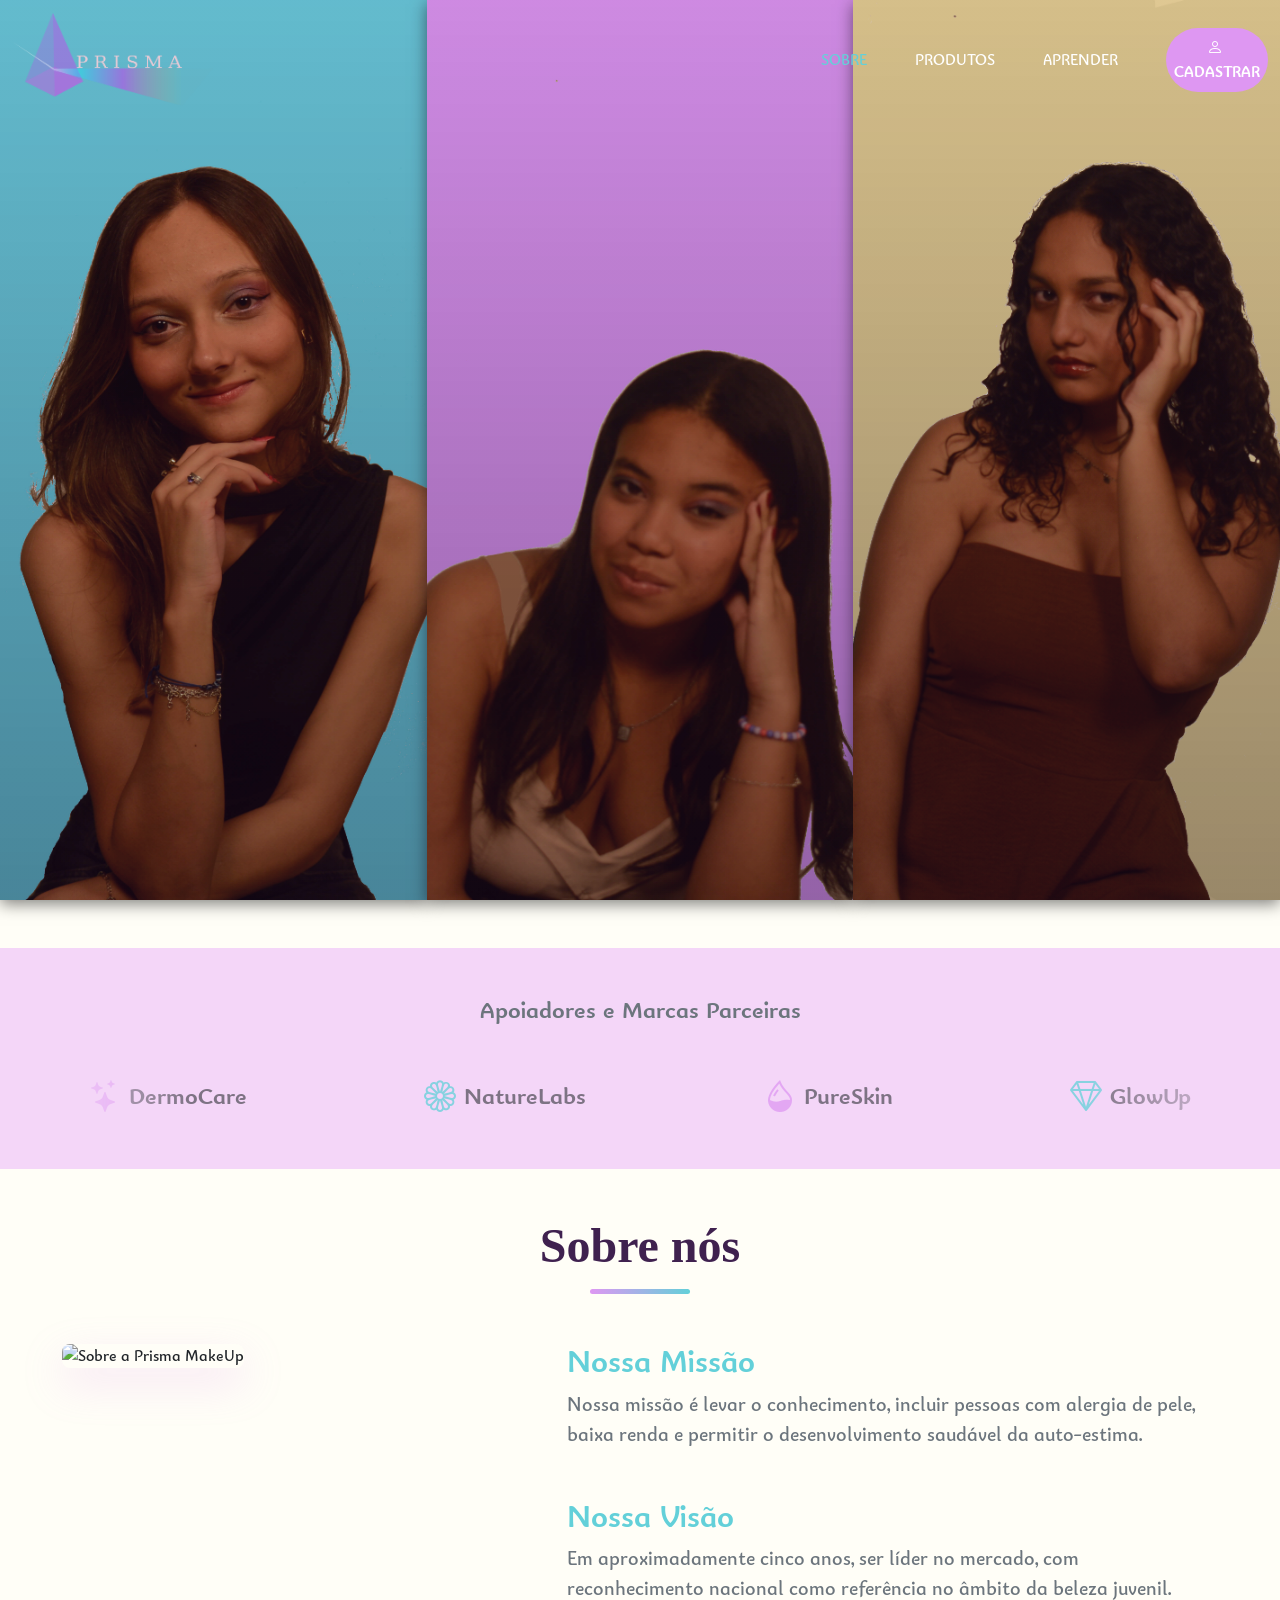
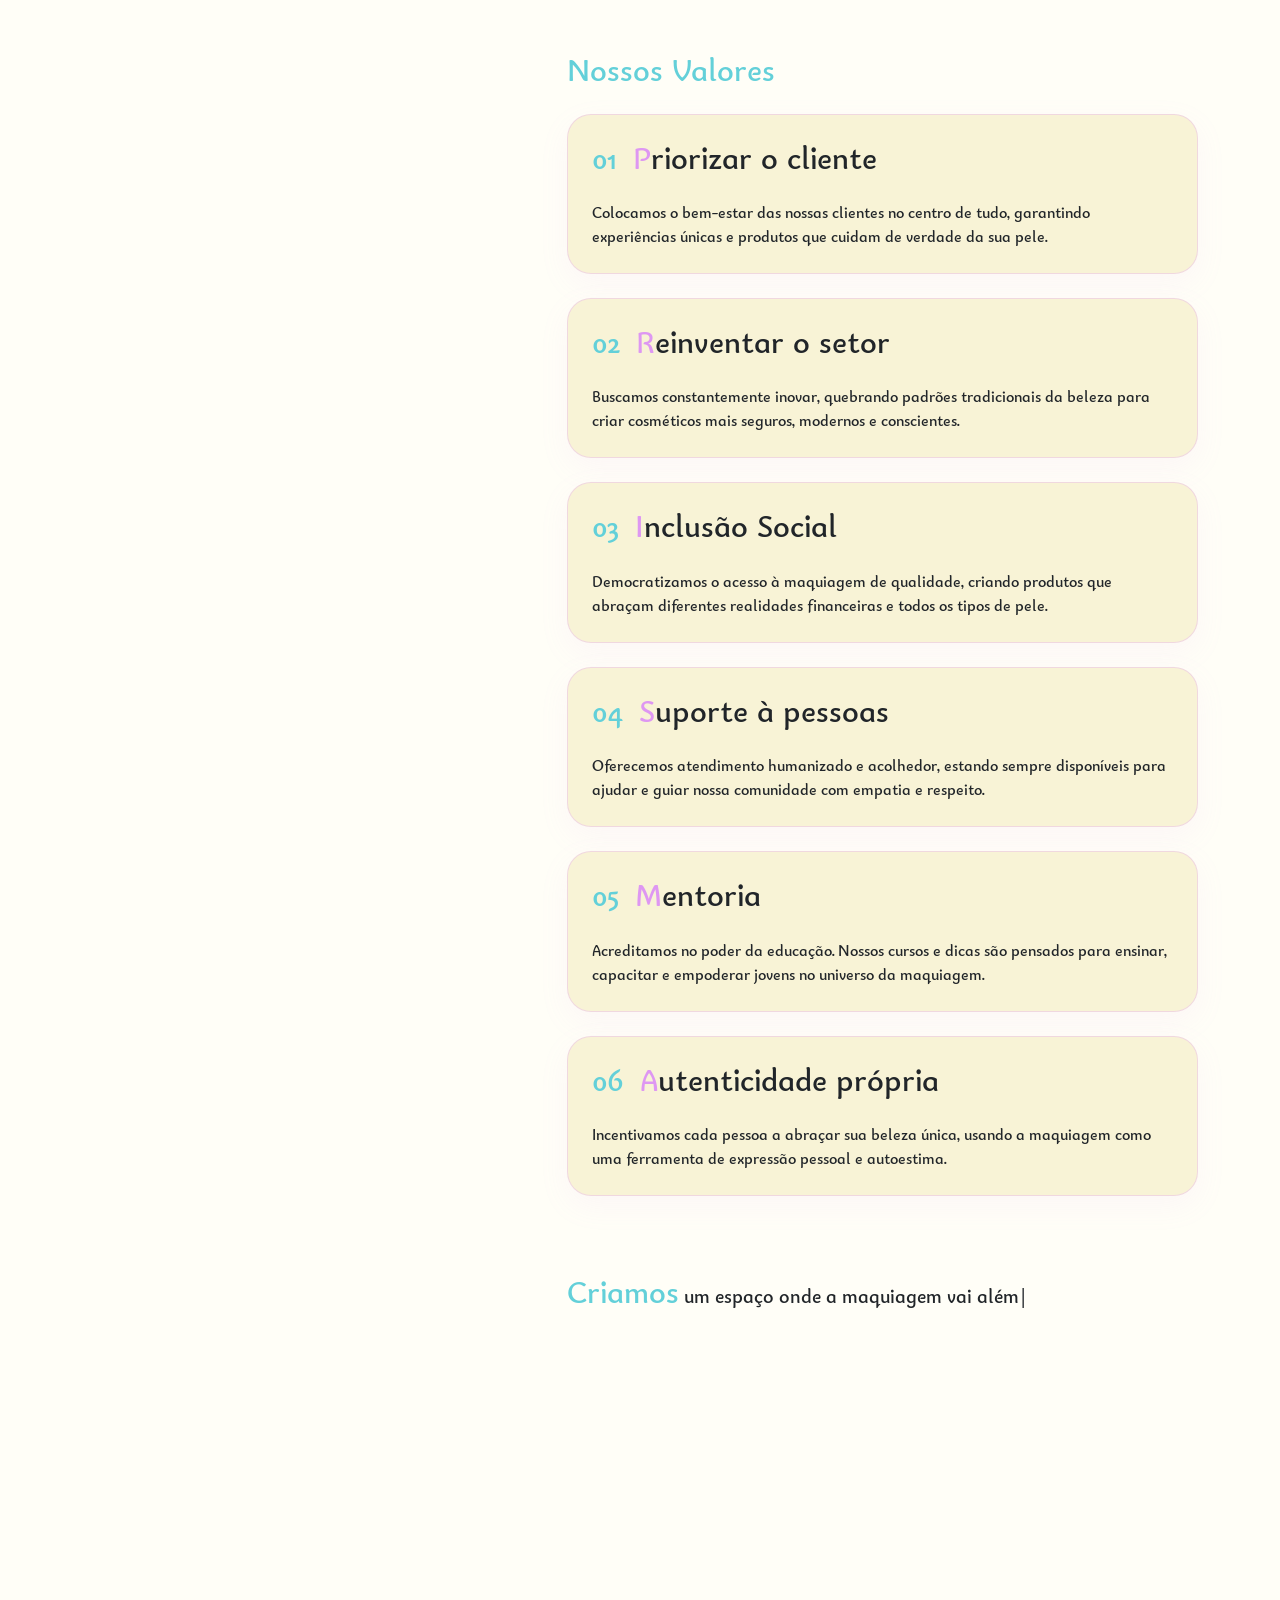
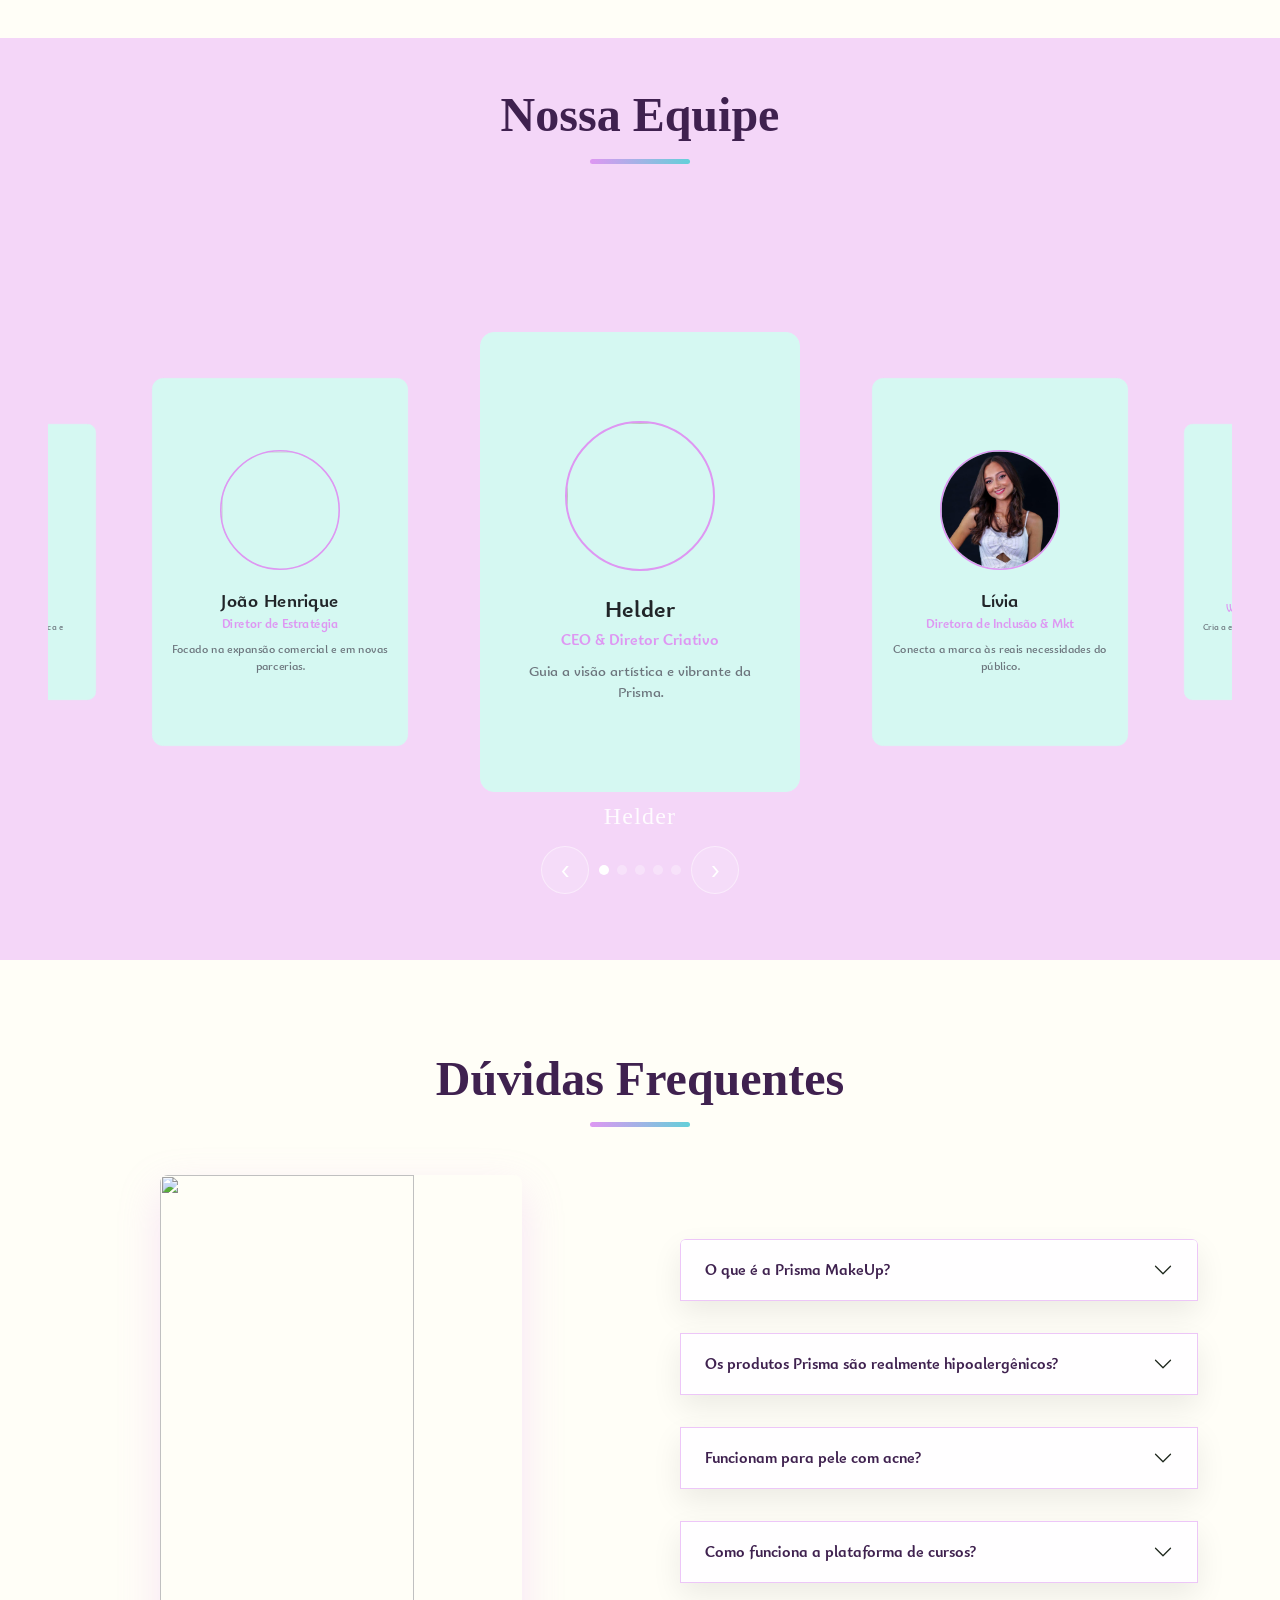
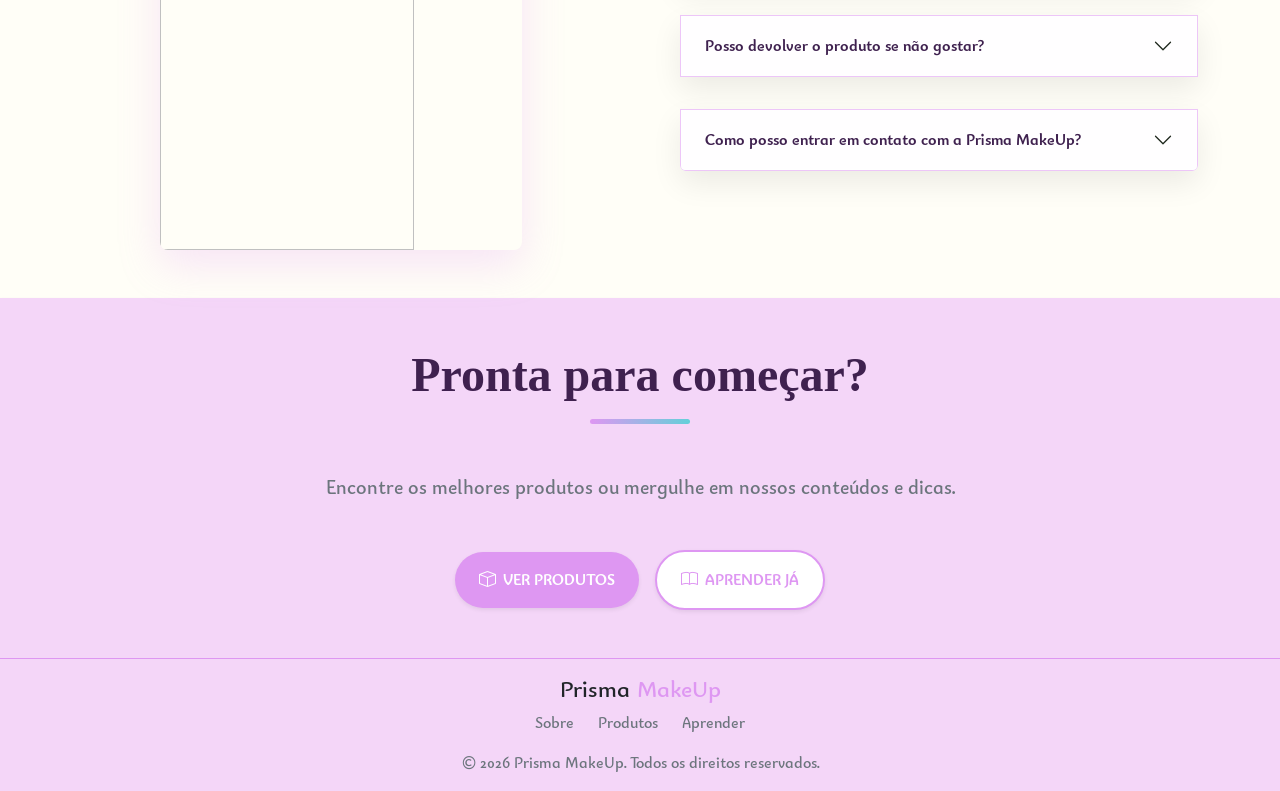
==== index.html @ 2c127847 "Deploy inicial" ====
<!DOCTYPE html>
<html lang="pt-br">

<head>
    <meta charset="UTF-8">
    <meta name="viewport" content="width=device-width, initial-scale=1.0">
    <title>Prisma MakeUp - Sobre</title>
    <link href="https://cdn.jsdelivr.net/npm/bootstrap@5.3.8/dist/css/bootstrap.min.css" rel="stylesheet"
        integrity="sha384-sRIl4kxILFvY47J16cr9ZwB07vP4J8+LH7qKQnuqkuIAvNWLzeN8tE5YBujZqJLB" crossorigin="anonymous">
    <link rel="stylesheet" href="https://cdn.jsdelivr.net/npm/bootstrap-icons@1.11.3/font/bootstrap-icons.min.css">
    <link rel="stylesheet" href="styles/styleIndex.css">
    <link rel="stylesheet" href="styles/styleGeral.css">
</head>

<body>
    <header id="main-header" class="fixed-top w-100 z-3"
        style="transition: background-color 0.4s ease, backdrop-filter 0.4s ease;">
        <nav class="navbar navbar-expand-lg">
            <div class="container-fluid">
                <div class="navbar-brand d-flex align-items-center gap-2 m-0">
                    <a href="/pages/produtos.html" class="d-flex align-items-center gap-2 text-decoration-none">
                        <img src="../assets/logo.png" alt="logo" class="img-fluid w-25">
                    </a>
                </div>

                <!-- <div class="d-none d-lg-flex position-fixed top-0 start-50 translate-middle-x mt-3 p-1 z-3">
                    <input class="form-control fs-5 p-2" type="search" placeholder="Pesquisar..."
                        style="width: 350px;">
                </div>
                -->

                <button class="navbar-toggler" type="button" data-bs-toggle="collapse" data-bs-target="#MenuNav"
                    aria-controls="MenuNav" aria-expanded="false" aria-label="Toggle navigation">
                    <span class="navbar-toggler-icon"></span>
                </button>

                <div class="collapse navbar-collapse ms-auto text-center mt-lg-0" id="MenuNav">
                    <ul class="navbar-nav ms-auto d-lg-flex justify-content-end align-items-center gap-3 gap-lg-5">
                        <li class="nav-item">
                            <a class="nav-link p-0 text-green2" href="../paginas/pokedex.html">SOBRE</a>
                        </li>
                        <li class="nav-item">
                            <a class="nav-link p-0 text-white" href="../paginas/tabela.html">PRODUTOS</a>
                        </li>
                        <li class="nav-item">
                            <a class="nav-link p-0 text-white" href="#">APRENDER</a>
                        </li>
                        <li class="nav-item fw-bold rounded-pill bg-purple2 p-2">
                            <a class="nav-link p-0 text-white" href="#"><i class="bi bi-person me-1"></i>CADASTRAR</a>
                        </li>
                        <!-- <li class="nav-item">
                            <div class="d-flex d-lg-none justify-content-center ">
                                <input class="form-control fs-5 py-2 w-100" type="search" placeholder="Pesquisar..."
                                style="max-width: 300px;">
                            </div>
                        </li> -->
                    </ul>
                </div>
            </div>
        </nav>
    </header>
    <main>
        <section class="hero">
            <div class="hero-content">

                <div class="hero-item model-panel">
                    <img src="assets/meninas/livia1.JPG" alt="">
                    <img src="assets/meninas/livia1Hover.JPG" alt="" class="imgHover">
                </div>
                <div class="hero-item model-panel">
                    <img src="assets/meninas/naju1.JPG" alt="">
                    <img src="assets/meninas/naju1Hover.JPG" alt="" class="imgHover">
                </div>
                <div class="hero-item model-panel">
                    <img src="assets/meninas/nalu1.JPG" alt="">
                    <img src="assets/meninas/nalu1Hover.JPG" alt="" class="imgHover">
                </div>
            </div>
        </section>
        <section class="bg-purple my-5 py-5 overflow-hidden">
            <h3 class="fs-4 fw-bold text-center text-secondary mb-5">Apoiadores e Marcas Parceiras</h3>
            <div class="carousel-patrocinadores">
                <div class="carousel-track">
                    <div class="d-flex align-items-center gap-2 opacity-75 flex-shrink-0">
                        <i class="bi bi-stars fs-2 text-purple2"></i>
                        <h4 class="m-0 fw-bold text-muted">DermoCare</h4>
                    </div>
                    <div class="d-flex align-items-center gap-2 opacity-75 flex-shrink-0">
                        <i class="bi bi-flower1 fs-2 text-green2"></i>
                        <h4 class="m-0 fw-bold text-muted">NatureLabs</h4>
                    </div>
                    <div class="d-flex align-items-center gap-2 opacity-75 flex-shrink-0">
                        <i class="bi bi-droplet-half fs-2 text-purple2"></i>
                        <h4 class="m-0 fw-bold text-muted">PureSkin</h4>
                    </div>
                    <div class="d-flex align-items-center gap-2 opacity-75 flex-shrink-0">
                        <i class="bi bi-gem fs-2 text-green2"></i>
                        <h4 class="m-0 fw-bold text-muted">GlowUp</h4>
                    </div>
                </div>
                <div class="carousel-track" aria-hidden="true">
                    <div class="d-flex align-items-center gap-2 opacity-75 flex-shrink-0">
                        <i class="bi bi-stars fs-2 text-purple2"></i>
                        <h4 class="m-0 fw-bold text-muted">DermoCare</h4>
                    </div>
                    <div class="d-flex align-items-center gap-2 opacity-75 flex-shrink-0">
                        <i class="bi bi-flower1 fs-2 text-green2"></i>
                        <h4 class="m-0 fw-bold text-muted">NatureLabs</h4>
                    </div>
                    <div class="d-flex align-items-center gap-2 opacity-75 flex-shrink-0">
                        <i class="bi bi-droplet-half fs-2 text-purple2"></i>
                        <h4 class="m-0 fw-bold text-muted">PureSkin</h4>
                    </div>
                    <div class="d-flex align-items-center gap-2 opacity-75 flex-shrink-0">
                        <i class="bi bi-gem fs-2 text-green2"></i>
                        <h4 class="m-0 fw-bold text-muted">GlowUp</h4>
                    </div>
                </div>
            </div>
        </section>
        <h2 class="section-title mt-5">Sobre nós</h2>
        <section class="container my-5">
            <div class="row gx-lg-5">
                <div class="col-lg-4 d-none d-lg-block">
                    <div class="sticky-image-wrapper">
                        <img src="assets/meninas/todasVerticalCor.JPG" class="sobre-img" alt="Sobre a Prisma MakeUp">
                    </div>
                </div>
                <div class="col-lg-7 offset-lg-1">

                    <div class="mb-5 text-center text-md-start">
                        <h3 class="fs-2 fw-bold text-green2">Nossa Missão</h3>
                        <p class="fs-5 text-secondary m-0">Nossa missão é levar o conhecimento, incluir pessoas com alergia de pele, baixa renda e permitir o desenvolvimento saudável da auto-estima.</p>
                    </div>

                    <div class="mb-5 text-center text-md-start">
                        <h3 class="fs-2 fw-bold text-green2">Nossa Visão</h3>
                        <p class="fs-5 text-secondary m-0">Em aproximadamente cinco anos, ser líder no mercado, com reconhecimento nacional como referência no âmbito da beleza juvenil.</p>
                    </div>

                    <div class="mb-5">
                        <h2 class="text-green2 text-center text-md-start mb-4">Nossos Valores</h2>
                        <div class="row g-4">
                        <div class="col-12">
                            <div class="cardValores card h-100 d-flex flex-column gap-4 bg-yellow p-4">
                                <div class="d-flex align-items-center gap-3 headerCard">
                                    <h3 class="text-green2 m-0">01</h3>
                                    <h3 class="m-0"><span class="text-purple2">P</span>riorizar o cliente</h3>
                                </div>
                                <p class="m-0">Colocamos o bem-estar das nossas clientes no centro de tudo, garantindo experiências únicas e produtos que cuidam de verdade da sua pele.</p>
                            </div>
                        </div>
                        <div class="col-12">
                            <div class="cardValores card h-100 d-flex flex-column gap-4 bg-yellow p-4">
                                <div class="d-flex align-items-center gap-3 headerCard">
                                    <h3 class="text-green2 m-0">02</h3>
                                    <h3 class="m-0"><span class="text-purple2">R</span>einventar o setor</h3>
                                </div>
                                <p class="m-0">Buscamos constantemente inovar, quebrando padrões tradicionais da beleza para criar cosméticos mais seguros, modernos e conscientes.</p>
                            </div>
                        </div>
                        <div class="col-12">
                            <div class="cardValores card h-100 d-flex flex-column gap-4 bg-yellow p-4">
                                <div class="d-flex align-items-center gap-3 headerCard">
                                    <h3 class="text-green2 m-0">03</h3>
                                    <h3 class="m-0"><span class="text-purple2">I</span>nclusão Social</h3>
                                </div>
                                <p class="m-0">Democratizamos o acesso à maquiagem de qualidade, criando produtos que abraçam diferentes realidades financeiras e todos os tipos de pele.</p>
                            </div>
                        </div>
                        <div class="col-12">
                            <div class="cardValores card h-100 d-flex flex-column gap-4 bg-yellow p-4">
                                <div class="d-flex align-items-center gap-3 headerCard">
                                    <h3 class="text-green2 m-0">04</h3>
                                    <h3 class="m-0"><span class="text-purple2">S</span>uporte à pessoas</h3>
                                </div>
                                <p class="m-0">Oferecemos atendimento humanizado e acolhedor, estando sempre disponíveis para ajudar e guiar nossa comunidade com empatia e respeito.</p>
                            </div>
                        </div>
                        <div class="col-12">
                            <div class="cardValores card h-100 d-flex flex-column gap-4 bg-yellow p-4">
                                <div class="d-flex align-items-center gap-3 headerCard">
                                    <h3 class="text-green2 m-0">05</h3>
                                    <h3 class="m-0"><span class="text-purple2">M</span>entoria</h3>
                                </div>
                                <p class="m-0">Acreditamos no poder da educação. Nossos cursos e dicas são pensados para ensinar, capacitar e empoderar jovens no universo da maquiagem.</p>
                            </div>
                        </div>
                        <div class="col-12">
                            <div class="cardValores card h-100 d-flex flex-column gap-4 bg-yellow p-4">
                                <div class="d-flex align-items-center gap-3 headerCard">
                                    <h3 class="text-green2 m-0">06</h3>
                                    <h3 class="m-0"><span class="text-purple2">A</span>utenticidade própria</h3>
                                </div>
                                <p class="m-0">Incentivamos cada pessoa a abraçar sua beleza única, usando a maquiagem como uma ferramenta de expressão pessoal e autoestima.</p>
                            </div>
                        </div>
                    </div>
                    </div>
                    
                    <p id="typing-text" class="fs-5 text-center text-lg-start typing-cursor mt-4"><span class="fs-2 text-green2">Criamos</span> um espaço onde a
                        maquiagem vai além do produto: é aprendizado e cuidado. Especialistas em cursos e vendas para jovens,
                        nosso foco é mostrar que a beleza pode ser inclusiva, barata e segura para peles sensíveis. Queremos que
                        cada jovem aprenda a se valorizar, transformando a rotina de estética em um pilar de confiança e
                        bem-estar para o seu crescimento.</p>
                </div>
            </div>
        </section>
        <section class="cards bg-purple w-100 py-5">
            <div class="px-5 d-flex flex-column align-items-center justify-content-center">
                <h2 class="section-title">Nossa Equipe</h2>
                <div class="scene">
                    <div class="stage" id="stage">

                        <div class="card bg-green border-green text-center p-4 d-flex flex-column align-items-center justify-content-center" data-i="0">
                            <img class="img-fluid rounded-circle border border-2 border-purple2 mb-3" src="assets/helderIcon.jpg" style="width: 150px; height: 150px; object-fit: cover;">
                            <h5 class="mt-2 mb-1 fw-bold fs-4">Helder</h5>
                            <p class="text-purple2 mb-2 fw-bold" style="font-size: 16px;">CEO & Diretor Criativo</p>
                            <p class="m-0 text-secondary" style="font-size: 15px; line-height: 1.4;">Guia a visão artística e vibrante da Prisma.</p>
                        </div>

                        <div class="card bg-green border-green text-center p-4 d-flex flex-column align-items-center justify-content-center" data-i="1">
                            <img class="img-fluid rounded-circle border border-2 border-purple2 mb-3" src="assets/liviaIcon.jpg" style="width: 150px; height: 150px; object-fit: cover;">
                            <h5 class="mt-2 mb-1 fw-bold fs-4">Lívia</h5>
                            <p class="text-purple2 mb-2 fw-bold" style="font-size: 16px;">Diretora de Inclusão & Mkt</p>
                            <p class="m-0 text-secondary" style="font-size: 15px; line-height: 1.4;">Conecta a marca às reais necessidades do público.</p>
                        </div>

                        <div class="card bg-green border-green text-center p-4 d-flex flex-column align-items-center justify-content-center" data-i="2">
                            <img class="img-fluid rounded-circle border border-2 border-purple2 mb-3" src="assets/enzoIcon.jpg" style="width: 150px; height: 150px; object-fit: cover;">
                            <h5 class="mt-2 mb-1 fw-bold fs-4">Enzo</h5>
                            <p class="text-purple2 mb-2 fw-bold" style="font-size: 16px;">Web Designer & Front-end</p>
                            <p class="m-0 text-secondary" style="font-size: 15px; line-height: 1.4;">Cria a experiência visual e a interface da plataforma.</p>
                        </div>

                        <div class="card bg-green border-green text-center p-4 d-flex flex-column align-items-center justify-content-center" data-i="3">
                            <img class="img-fluid rounded-circle border border-2 border-purple2 mb-3" src="assets/joaoVIcon.jpg" style="width: 150px; height: 150px; object-fit: cover;">
                            <h5 class="mt-2 mb-1 fw-bold fs-4">João Victor</h5>
                            <p class="text-purple2 mb-2 fw-bold" style="font-size: 16px;">CTO & Dev FullStack</p>
                            <p class="m-0 text-secondary" style="font-size: 15px; line-height: 1.4;">Cuida da estrutura tecnológica e inovação do site.</p>
                        </div>

                        <div class="card bg-green border-green text-center p-4 d-flex flex-column align-items-center justify-content-center" data-i="4">
                            <img class="img-fluid rounded-circle border border-2 border-purple2 mb-3" src="assets/joaoHIcon.jpg" style="width: 150px; height: 150px; object-fit: cover;">
                            <h5 class="mt-2 mb-1 fw-bold fs-4">João Henrique</h5>
                            <p class="text-purple2 mb-2 fw-bold" style="font-size: 16px;">Diretor de Estratégia</p>
                            <p class="m-0 text-secondary" style="font-size: 15px; line-height: 1.4;">Focado na expansão comercial e em novas parcerias.</p>
                        </div>

                    </div>

                    <div class="bottom-ui">
                        <div class="card-title-display" id="title-display">Helder</div>
                        <div class="nav-row">
                            <button class="nav-btn" onclick="voltar()">‹</button>
                            <div class="dots-row" id="dots">
                                <div class="dot2 on"></div>
                                <div class="dot2"></div>
                                <div class="dot2"></div>
                                <div class="dot2"></div>
                                <div class="dot2"></div>
                            </div>
                            <button class="nav-btn" onclick="avancar()">›</button>
                        </div>
                    </div>
                </div>
            </div>
        </section>


        <section class="container">
            <h2 class="section-title mt-5">Dúvidas Frequentes</h2>
            <div class="containerContent d-flex justify-content-center">
                <div class="secItem d-none d-lg-block">
                    <img src="assets/meninas/naju2.JPG" class="img-fluid d-none d-lg-block">
                </div>
                <div class="secItem">
                    <div class="accordion w-100" id="faqAccordion">
                        <div class="accordion-item text-start">
                            <h2 class="accordion-header" id="QuestionOne">
                                <button class="accordion-button collapsed" type="button" data-bs-toggle="collapse"
                                    data-bs-target="#collapseOne" aria-expanded="false" aria-controls="collapseOne">
                                    O que é a Prisma MakeUp?
                                </button>
                            </h2>
                            <div id="collapseOne" class="accordion-collapse collapse" aria-labelledby="QuestionOne"
                                data-bs-parent="#faqAccordion">
                                <div class="accordion-body">
                                    A Prisma MakeUp é uma empresa de cosméticos focada em oferecer produtos de alta
                                    qualidade e
                                    acessíveis para todos, especialmente para pessoas com pele sensível.
                                </div>
                            </div>
                        </div>
                        <div class="accordion-item">
                            <h2 class="accordion-header" id="QuestionTwo">
                                <button class="accordion-button collapsed" type="button" data-bs-toggle="collapse"
                                    data-bs-target="#collapseTwo" aria-expanded="false" aria-controls="collapseTwo">
                                    Os produtos Prisma são realmente hipoalergênicos?
                                </button>
                            </h2>
                            <div id="collapseTwo" class="accordion-collapse collapse" aria-labelledby="QuestionTwo"
                                data-bs-parent="#faqAccordion">
                                <div class="accordion-body">
                                    Sim. Todos os produtos passam por testes dermatológicos com voluntárias de pele
                                    sensível
                                    antes de serem lançados. Nossas fórmulas são isentas de parabenos, sulfatos,
                                    fragrâncias
                                    sintéticas e corantes agressivos.
                                </div>
                            </div>
                        </div>
                        <div class="accordion-item">
                            <h2 class="accordion-header" id="QuestionThree">
                                <button class="accordion-button collapsed" type="button" data-bs-toggle="collapse"
                                    data-bs-target="#collapseThree" aria-expanded="false" aria-controls="collapseThree">
                                    Funcionam para pele com acne?
                                </button>
                            </h2>
                            <div id="collapseThree" class="accordion-collapse collapse" aria-labelledby="QuestionThree"
                                data-bs-parent="#faqAccordion">
                                <div class="accordion-body">
                                    Sim. Nossas fórmulas são oil-free e não comedogênicas (não obstruem os poros), sendo
                                    seguras
                                    para pele com acne. Recomendamos sempre fazer um patch test antes de usar qualquer
                                    cosmético
                                    novo.
                                </div>
                            </div>
                        </div>
                        <div class="accordion-item">
                            <h2 class="accordion-header" id="QuestionFour">
                                <button class="accordion-button collapsed" type="button" data-bs-toggle="collapse"
                                    data-bs-target="#collapseFour" aria-expanded="false" aria-controls="collapseFour">
                                    Como funciona a plataforma de cursos?
                                </button>
                            </h2>
                            <div id="collapseFour" class="accordion-collapse collapse" aria-labelledby="QuestionFour"
                                data-bs-parent="#faqAccordion">
                                <div class="accordion-body">
                                    Você pode comprar tutoriais individualmente (a partir de R$ 9,90) ou assinar o
                                    acesso
                                    completo por R$ 29,90/mês. Com a assinatura, você tem acesso a todos os tutoriais
                                    publicados
                                    e os novos que chegarem toda semana.
                                </div>
                            </div>
                        </div>
                        <div class="accordion-item">
                            <h2 class="accordion-header" id="QuestionFive">
                                <button class="accordion-button collapsed" type="button" data-bs-toggle="collapse"
                                    data-bs-target="#collapseFive" aria-expanded="false" aria-controls="collapseFive">
                                    Posso devolver o produto se não gostar?
                                </button>
                            </h2>
                            <div id="collapseFive" class="accordion-collapse collapse" aria-labelledby="QuestionFive"
                                data-bs-parent="#faqAccordion">
                                <div class="accordion-body">
                                    Sim. Aceitamos devoluções em até 30 dias após o recebimento, desde que o produto não
                                    tenha
                                    sido aberto. Se tiver alguma reação ou problema, entre em contato e resolvemos sem
                                    burocracia.
                                </div>
                            </div>
                        </div>
                        <div class="accordion-item">
                            <h2 class="accordion-header" id="QuestionSix">
                                <button class="accordion-button collapsed" type="button" data-bs-toggle="collapse"
                                    data-bs-target="#collapseSix" aria-expanded="false" aria-controls="collapseSix">
                                    Como posso entrar em contato com a Prisma MakeUp?
                                </button>
                            </h2>
                            <div id="collapseSix" class="accordion-collapse collapse" aria-labelledby="QuestionSix"
                                data-bs-parent="#faqAccordion">
                                <div class="accordion-body">
                                    Você pode entrar em contato conosco através das redes sociais ou pelo nosso serviço
                                    de
                                    atendimento ao cliente disponível por email.
                                </div>
                            </div>
                        </div>
                    </div>
                </div>
            </div>
        </section>
        <section class="text-center bg-purple w-100 py-5 px-3 mt-5 shadow-sm">
            <h2 class="section-title mb-4">Pronta para começar?</h2>
            <p class="text-secondary mb-5 fs-5">Encontre os melhores produtos ou mergulhe em nossos conteúdos e dicas.
            </p>
            <ul
                class="list-unstyled d-flex flex-column flex-sm-row justify-content-center align-items-center gap-3 m-0">
                <li>
                    <a class="fw-bold rounded-pill bg-purple2 text-white text-decoration-none px-4 py-3 shadow-sm d-inline-block"
                        href="#"><i class="bi bi-box me-2"></i>VER PRODUTOS</a>
                </li>
                <li>
                    <a class="fw-bold rounded-pill border border-2 border-purple2 text-purple2 bg-white text-decoration-none px-4 py-3 shadow-sm d-inline-block"
                        href="#"><i class="bi bi-book me-2"></i>APRENDER JÁ</a>
                </li>
            </ul>
        </section>
    </main>
    <footer class="border-top border-1 border-purple2 bg-purple w-100 p-3">
        <div class="text-center">
            <h4>Prisma <span class="text-purple2">MakeUp</span></h4>
            <ul class="list-unstyled d-flex justify-content-center gap-4">
                <li><a class="text-decoration-none text-secondary" href="">Sobre</a></li>
                <li><a class="text-decoration-none text-secondary" href="">Produtos</a></li>
                <li><a class="text-decoration-none text-secondary" href="">Aprender</a></li>
            </ul>
            <p class="text-secondary m-0">© 2026 Prisma MakeUp. Todos os direitos reservados.</p>
        </div>
    </footer>
    <script src="https://cdn.jsdelivr.net/npm/bootstrap@5.3.8/dist/js/bootstrap.bundle.min.js"
        integrity="sha384-FKyoEForCGlyvwx9Hj09JcYn3nv7wiPVlz7YYwJrWVcXK/BmnVDxM+D2scQbITxI"
        crossorigin="anonymous"></script>

    <script>
        const cards = document.querySelectorAll('.stage .card');
        const dots = document.querySelectorAll('.dot2');
        const titleDisplay = document.getElementById('title-display');
        const names = ['Helder', 'Lívia', 'Enzo', 'João Victor', 'João Henrique'];

        let atual = 0;

        function atualizarCarrossel() {
            for (let i = 0; i < cards.length; i++) {
                cards[i].classList.remove('active', 'prev', 'next', 'prev2', 'next2');
                dots[i].classList.remove('on');
            }

            let anterior = atual - 1;
            if (anterior < 0) { anterior = 4; }

            let anterior2 = anterior - 1;
            if (anterior2 < 0) { anterior2 = 4; }

            let proximo = atual + 1;
            if (proximo > 4) { proximo = 0; }

            let proximo2 = proximo + 1;
            if (proximo2 > 4) { proximo2 = 0; }

            cards[atual].classList.add('active');
            cards[anterior].classList.add('prev');
            cards[proximo].classList.add('next');
            cards[anterior2].classList.add('prev2');
            cards[proximo2].classList.add('next2');

            dots[atual].classList.add('on');
            titleDisplay.textContent = names[atual];
        }

        function avancar() {
            atual = atual + 1;
            if (atual > 4) { atual = 0; }
            atualizarCarrossel();
        }

        function voltar() {
            atual = atual - 1;
            if (atual < 0) { atual = 4; }
            atualizarCarrossel();
        }

        atualizarCarrossel();

        const typingText = document.getElementById('typing-text');
        let wrapper, originalHTML;
        let typingIndex = 0;
        let textResult = '';
        let typingStarted = false;

        if (typingText) {
            originalHTML = typingText.innerHTML.replace(/\s+/g, ' '); 
            
            wrapper = document.createElement('div');
            wrapper.className = 'position-relative';
            typingText.parentNode.insertBefore(wrapper, typingText);
            
            const placeholder = typingText.cloneNode(true);
            placeholder.removeAttribute('id');
            placeholder.classList.add('invisible');
            placeholder.classList.remove('typing-cursor');
            
            wrapper.appendChild(placeholder);
            wrapper.appendChild(typingText);
            
            typingText.classList.add('position-absolute', 'top-0', 'start-0', 'w-100', 'h-100');
            
            const match = originalHTML.match(/^(<span[^>]*>.*?<\/span>)/i);
            if (match) {
                textResult = match[1];
                typingIndex = textResult.length;
            }
            typingText.innerHTML = textResult;
        }

        function typeWriter() {
            if (typingIndex < originalHTML.length) {
                let char = originalHTML.charAt(typingIndex);
                
                if (char === '<') {
                    let tag = '';
                    while (originalHTML.charAt(typingIndex) !== '>' && typingIndex < originalHTML.length) {
                        tag += originalHTML.charAt(typingIndex);
                        typingIndex++;
                    }
                    tag += '>';
                    textResult += tag;
                    typingIndex++;
                    typingText.innerHTML = textResult;
                    typeWriter();
                } else {
                    textResult += char;
                    typingText.innerHTML = textResult;
                    typingIndex++;
                    setTimeout(typeWriter, 35);
                }
            } else {
                typingText.classList.remove('typing-cursor');
            }
        }

        if (typingText && wrapper) {
            const observer = new IntersectionObserver((entries) => {
                if (entries[0].isIntersecting && !typingStarted) {
                    typingStarted = true;
                    typeWriter();
                    observer.disconnect();
                }
            }, { rootMargin: "0px 0px -50px 0px" });
            
            observer.observe(wrapper);
        }

        const header = document.getElementById('main-header');
        let isScrolling = false;

        window.addEventListener('scroll', function () {
            if (!isScrolling) {
                window.requestAnimationFrame(function () {
                    if (window.scrollY >= window.innerHeight - 70) {
                        header.classList.add('bg-purple-transparent', 'border-bottom', 'border-1', 'border-purple2');
                    } else {
                        header.classList.remove('bg-purple-transparent', 'border-bottom', 'border-1', 'border-purple2');
                    }
                    isScrolling = false;
                });
                isScrolling = true;
            }
        }, { passive: true });

        window.dispatchEvent(new Event('scroll'));
    </script>
</body>
</html>
---- styles/styleIndex.css ----
:root {
    --card-w: 320px;
    --card-h: 460px;
    --scene-h: 700px;
    --stage-h: 550px;
    --icon-size: 58px;
    --name-size: 16px;
    --cat-size: 9px;
    --sub-size: 9px;
    --title-size: 24px;
    --label-size: 12px;
}

@keyframes scroll-patrocinadores {
    0% { transform: translateX(0); }
    100% { transform: translateX(-100%); }
}

html, body {
    overflow-x: clip;
    background-color: #fffafc;
    scrollbar-width: none;
    -ms-overflow-style: none;
}

html::-webkit-scrollbar, body::-webkit-scrollbar {
    display: none;
}

.rounded-pill {
    transition: transform 0.3s ease-in-out 0s, box-shadow 0.3s ease-in-out 0s;
}

.rounded-pill:hover {
    transform: scale(1.05) translateY(-2px);
    box-shadow: 0 10px 25px rgba(222, 151, 242, 0.4) !important;
}

.hero {
    position: relative;
    height: 100vh;
    display: flex;
    align-items: center;
    justify-content: center;
}

.hero-content {
    display: flex;
    width: 100%;
}

.hero-item {
    height: 100vh;
    flex: 1;
    transition: flex 0.5s;
    position: relative;
    overflow: hidden;
    cursor: pointer;
    background-color: #1a0a2e;
    background-size: cover;
    background-position: center top;
    box-shadow: 0 4px 15px rgba(0, 0, 0, 0.5);
}

.hero-item img {
    position: absolute;
    top: 0;
    left: 50%;
    transform: translateX(-50%);
    width: 100%;
    min-width: 75vw;
    height: 100%;
    object-fit: cover;
    object-position: center top;
    z-index: 0;
    transition: opacity 0.3s ease-in-out;
}

.hero-item .imgHover{
    opacity: 0;
}

.hero-item:hover .imgHover{
    opacity: 1;
}

.hero-item:hover img:not(.imgHover) {
    opacity: 0;
}

.hero-item::before {
    content: '';
    position: absolute;
    inset: 0;
    background: linear-gradient(to bottom, #5a26781f 0%, #1a0a2e60 100%);
    z-index: 1;
    transition: opacity 0.5s ease;
}

.hero-item:hover {
    flex: 5;
}

.hero-item:hover::before {
    opacity: 0;
}

.hero-caption {
    position: absolute;
    top: 50%;
    left: 50%;
    transform: translate(-50%, -50%);
    width: 100%;
    text-align: center;
    opacity: 0;
    transition: opacity 0.4s ease, transform 0.4s ease;
    z-index: 3;
}

.hero-item:hover .hero-caption {
    opacity: 1;
    transform: translate(-50%, -50%);
}

.hero-caption p {
    color: white;
    letter-spacing: 1px;
    font-style: italic;
    text-shadow: 2px 2px 10px rgba(0, 0, 0, 0.8), 0 0 20px rgba(222, 151, 242, 0.8);
    font-weight: 600;
}

.carousel-patrocinadores {
    display: flex;
    width: 100%;
    overflow: hidden;
    position: relative;
    -webkit-mask-image: linear-gradient(to right, transparent, black 15%, black 85%, transparent);
    mask-image: linear-gradient(to right, transparent, black 15%, black 85%, transparent);
}

.carousel-track {
    display: flex;
    align-items: center;
    justify-content: space-around;
    min-width: 100%;
    animation: scroll-patrocinadores 25s linear infinite;
}

.section-title {
    font-family: 'Playfair Display', serif;
    font-size: 3rem;
    font-weight: 800;
    color: #3f214f;
    text-align: center;
    position: relative;
    margin-bottom: 3rem !important;
}

.section-title::after {
    content: '';
    display: block;
    width: 100px;
    height: 5px;
    background: linear-gradient(90deg, var(--primary2), var(--tertiary2));
    margin: 15px auto 0;
    border-radius: 5px;
}

.container {
    margin-top: 10dvh;
}

.card {
    border: 1px solid #fffef7;
}

.headerCard h3 {
    font-size: 2em;
}

.cardValores {
    transition: transform 0.3s ease, box-shadow 0.3s ease, background-color 0.3s ease-in;
    border: 1px solid rgba(222, 151, 242, 0.3) !important;
    border-radius: 1.5rem;
    box-shadow: 0 10px 30px rgba(222, 151, 242, 0.08);
    background: rgba(255, 255, 255, 0.85);
    backdrop-filter: blur(10px);
}

.cardValores:hover {
    background-color: var(--primary2);
    transform: translateY(-8px);
    box-shadow: 0 15px 40px rgba(222, 151, 242, 0.35);
}

.typing-cursor::after {
    content: '|';
    animation: blink-cursor 0.7s infinite;
}

@keyframes blink-cursor {
    0%, 100% { opacity: 1; }
    50% { opacity: 0; }
}

.cardValores h3 span {
    transition: color 0.3s ease-in;
}

.cardValores:hover h3 span {
    color: var(--tertiary2);
}

.sticky-image-wrapper {
    position: -webkit-sticky;
    position: sticky;
    top: 15dvh;
    height: 70dvh;
}

.sobre-img {
    width: 115%;
    height: 100%;
    object-fit: cover;
    object-position: calc(50% - 15px);
    border-radius: 0.5rem;
    box-shadow: 0 15px 40px rgba(222, 151, 242, 0.25);
    transform: translateX(-20px);
}

.cards {
    margin-top: 20dvh;
}

.scene {
    width: 100%;
    height: var(--scene-h);
    background: transparent;
    display: flex;
    flex-direction: column;
    align-items: center;
    justify-content: center;
    position: relative;
    overflow: hidden;
    border-radius: 16px;
    user-select: none;
    touch-action: pan-y;
}

.stage {
    position: relative;
    width: 100%;
    height: var(--stage-h);
    perspective: 900px;
    display: flex;
    align-items: center;
    justify-content: center;
}

.stage .card {
    position: absolute;
    width: var(--card-w);
    height: var(--card-h);
    border-radius: 14px;
    overflow: hidden;
    transition: all 0.3s ease;
    opacity: 0;
    visibility: hidden;
}

.stage .card.active { transform: translateX(0px) scale(1); z-index: 10; opacity: 1; visibility: visible; }
.stage .card.prev   { transform: translateX(-360px) scale(0.8); z-index: 9; opacity: 1; visibility: visible; }
.stage .card.next   { transform: translateX(360px) scale(0.8); z-index: 9; opacity: 1; visibility: visible; }
.stage .card.prev2  { transform: translateX(-640px) scale(0.6); z-index: 8; opacity: 1; visibility: visible; }
.stage .card.next2  { transform: translateX(640px) scale(0.6); z-index: 8; opacity: 1; visibility: visible; }

.card-inner {
    width: 100%; height: 100%;
    border-radius: 14px;
    display: flex;
    flex-direction: column;
    align-items: center;
    justify-content: flex-end;
    padding: 1rem 0.85rem;
    position: relative;
    overflow: hidden;
}

.card-icon {
    font-size: var(--icon-size);
    margin-bottom: 8px;
    z-index: 1;
}

.card-cat {
    font-family: 'Lato', sans-serif;
    font-size: var(--cat-size);
    letter-spacing: 0.2em;
    text-transform: uppercase;
    color: rgba(255, 255, 255, 0.55);
    z-index: 1;
    margin-bottom: 3px;
}

.card-name {
    font-family: 'Playfair Display', serif;
    font-size: var(--name-size);
    font-weight: 700;
    color: #fff;
    text-align: center;
    line-height: 1.2;
    z-index: 1;
}

.card-sub {
    font-family: 'Lato', sans-serif;
    font-size: var(--sub-size);
    color: rgba(255, 255, 255, 0.45);
    letter-spacing: 0.1em;
    margin-top: 4px;
    z-index: 1;
}

.c-rose  { background: linear-gradient(160deg, #3d0e1f 0%, #8b2252 50%, #c9748f 100%); }
.c-gold  { background: linear-gradient(160deg, #1a0e00 0%, #7a4e00 50%, #c9900f 100%); }
.c-slate { background: linear-gradient(160deg, #0a0e1f 0%, #1a2a5e 50%, #3a5a9f 100%); }
.c-sage  { background: linear-gradient(160deg, #0a1f12 0%, #1a5e3a 50%, #3a9f6a 100%); }
.c-plum  { background: linear-gradient(160deg, #1a0a2e 0%, #4a1a7e 50%, #8a4abf 100%); }

.bottom-ui {
    position: absolute;
    bottom: 18px;
    display: flex;
    flex-direction: column;
    align-items: center;
    gap: 12px;
}

.card-title-display {
    font-family: 'Playfair Display', serif;
    font-size: var(--title-size);
    color: rgba(255, 255, 255, 0.9);
    letter-spacing: 0.05em;
    text-align: center;
    min-height: 20px;
}

.nav-row {
    display: flex;
    gap: 14px;
    align-items: center;
}

.nav-btn {
    width: 48px; height: 48px;
    border-radius: 50%;
    border: 1.5px solid rgba(255, 255, 255, 0.45);
    background: rgba(255, 255, 255, 0.15);
    color: #fff;
    font-size: 24px;
    cursor: pointer;
    display: flex; align-items: center; justify-content: center;
    min-width: 48px; min-height: 48px;
}

.dots-row { display: flex; gap: 16px; }

.dot2 {
    width: 10px; height: 10px;
    border-radius: 50%;
    background: rgba(255, 255, 255, 0.3);
    padding: 4px;
    margin: -4px;
}

.dot2.on { background: #fff; }

.containerContent {
    display: flex;
    justify-content: space-between;
    align-items: stretch;
    gap: 5rem;
}

.secItem {
    width: 100%;
    display: flex;
    flex-direction: column;
    justify-content: center;
    align-items: center;
}

@media (min-width: 992px) {
    .secItem {
        width: 50%;
    }
}

.secItem img {
    width: 70%;
    height: 75dvh;
    object-fit: cover;
    border-radius: 0.5rem;
    box-shadow: 0 15px 40px rgba(222, 151, 242, 0.25);
    margin: 0 auto;
}

#faqAccordion {
    width: 100%;
    display: flex;
    flex-direction: column;
    gap: 1rem;
}

.accordion-item {
    border: none;
    margin-bottom: 1rem;
    background: rgba(229, 216, 255, 0.35);
    overflow: hidden;
    box-shadow: 0 12px 30px rgba(0, 0, 0, 0.08);
}

.accordion-button {
    background: rgba(255, 255, 255, 0.92);
    color: #3f214f;
    font-weight: 700;
    padding: 1.25rem 1.5rem;
    border: 1px solid rgba(222, 151, 242, 0.55);
    box-shadow: inset 0 0 0 1px rgba(255, 255, 255, 0.2);
    transition: background-color 0.25s ease, color 0.25s ease, border-color 0.25s ease;
}

.accordion-button::after {
    filter: hue-rotate(260deg) saturate(1.8);
}

.accordion-button:not(.collapsed) {
    background: rgba(222, 151, 242, 0.12);
    color: #5a2678;
    border-color: rgba(222, 151, 242, 0.85);
}

.accordion-button:focus {
    box-shadow: 0 0 0 0.25rem rgba(222, 151, 242, 0.24);
}

.accordion-body {
    background: #ffffff;
    padding: 1.25rem 1.5rem 1.5rem;
    color: #57445c;
    line-height: 1.8;
}

.accordion-collapse {
    border-top: 1px solid rgba(222, 151, 242, 0.25);
}

@media (max-width: 767.98px) {
    #main-header {
        background-color: var(--primary) !important;
    }
}
---- styles/styleGeral.css ----
@font-face {
    font-family: 'Bainsley'; 
    src: url('../assets/bainsley/Bainsley_Roman.otf') format('opentype');
    font-weight: normal;
    font-style: normal;
}

@font-face {
    font-family: 'Bainsley'; 
    src: url('../assets/bainsley/Bainsley_Bold.otf') format('opentype');
    font-weight: bold;
    font-style: normal;
}

@font-face {
    font-family: 'Bainsley'; 
    src: url('../assets/bainsley/Bainsley_Italic.otf') format('opentype');
    font-weight: normal;
    font-style: italic;
}

@font-face {
    font-family: 'Bainsley'; 
    src: url('../assets/bainsley/Bainsley_Bold_Italic.otf') format('opentype');
    font-weight: bold;
    font-style: italic;
}

:root{
    --primary: #F4D6F8;
    --secundary: #F8F3D6;
    --tertiary: #D5F8F2;
    --primary2: #DE97F2;
    --secundary2: #F2DE97;
    --tertiary2: #63d0d9;
}

.bg-purple{
    background-color: var(--primary);
}

.bg-purple-transparent {
    background-color: #f4d6f8c7; 
    backdrop-filter: blur(8px);
}

.bg-yellow{
    background-color: var(--secundary);
}

.bg-green{
    background-color: var(--tertiary);
}

.bg-purple2{
    background-color: var(--primary2);
}

.bg-yellow2{
    background-color: var(--secundary2);
}

.bg-green2{
    background-color: var(--tertiary2);
}

.text-purple{
    color: var(--primary);
}

.text-yellow{
    color: var(--secundary);
}

.text-green{
    color: var(--tertiary);
}

.text-purple2{
    color: var(--primary2);
}

.text-yellow2{
    color: var(--secundary2);
}

.text-green2{
    color: var(--tertiary2);
}

.border-yellow {
    border-color: var(--secundary) !important;
}

.border-green {
    border-color: var(--tertiary) !important;
}

.border-purple2 {
    border-color: var(--primary2) !important;
}

body{
    background-color: #fffef7;
    font-family: 'Bainsley', sans-serif;
}

ul li.rounded-pill {
    transition: transform 0.3s ease-in-out 0s, box-shadow 0.3s ease-in-out 0s;

}

nav ul li.rounded-pill:hover {
    transform: scale(1.05);
    box-shadow: 3px 4px 8px rgba(0, 0, 0, 0.11);
}

nav ul li a {
    transition: color 0.5s ease-in-out;
}

ul li a:hover:not(.text-white) {
    color: var(--tertiary2) !important;
}
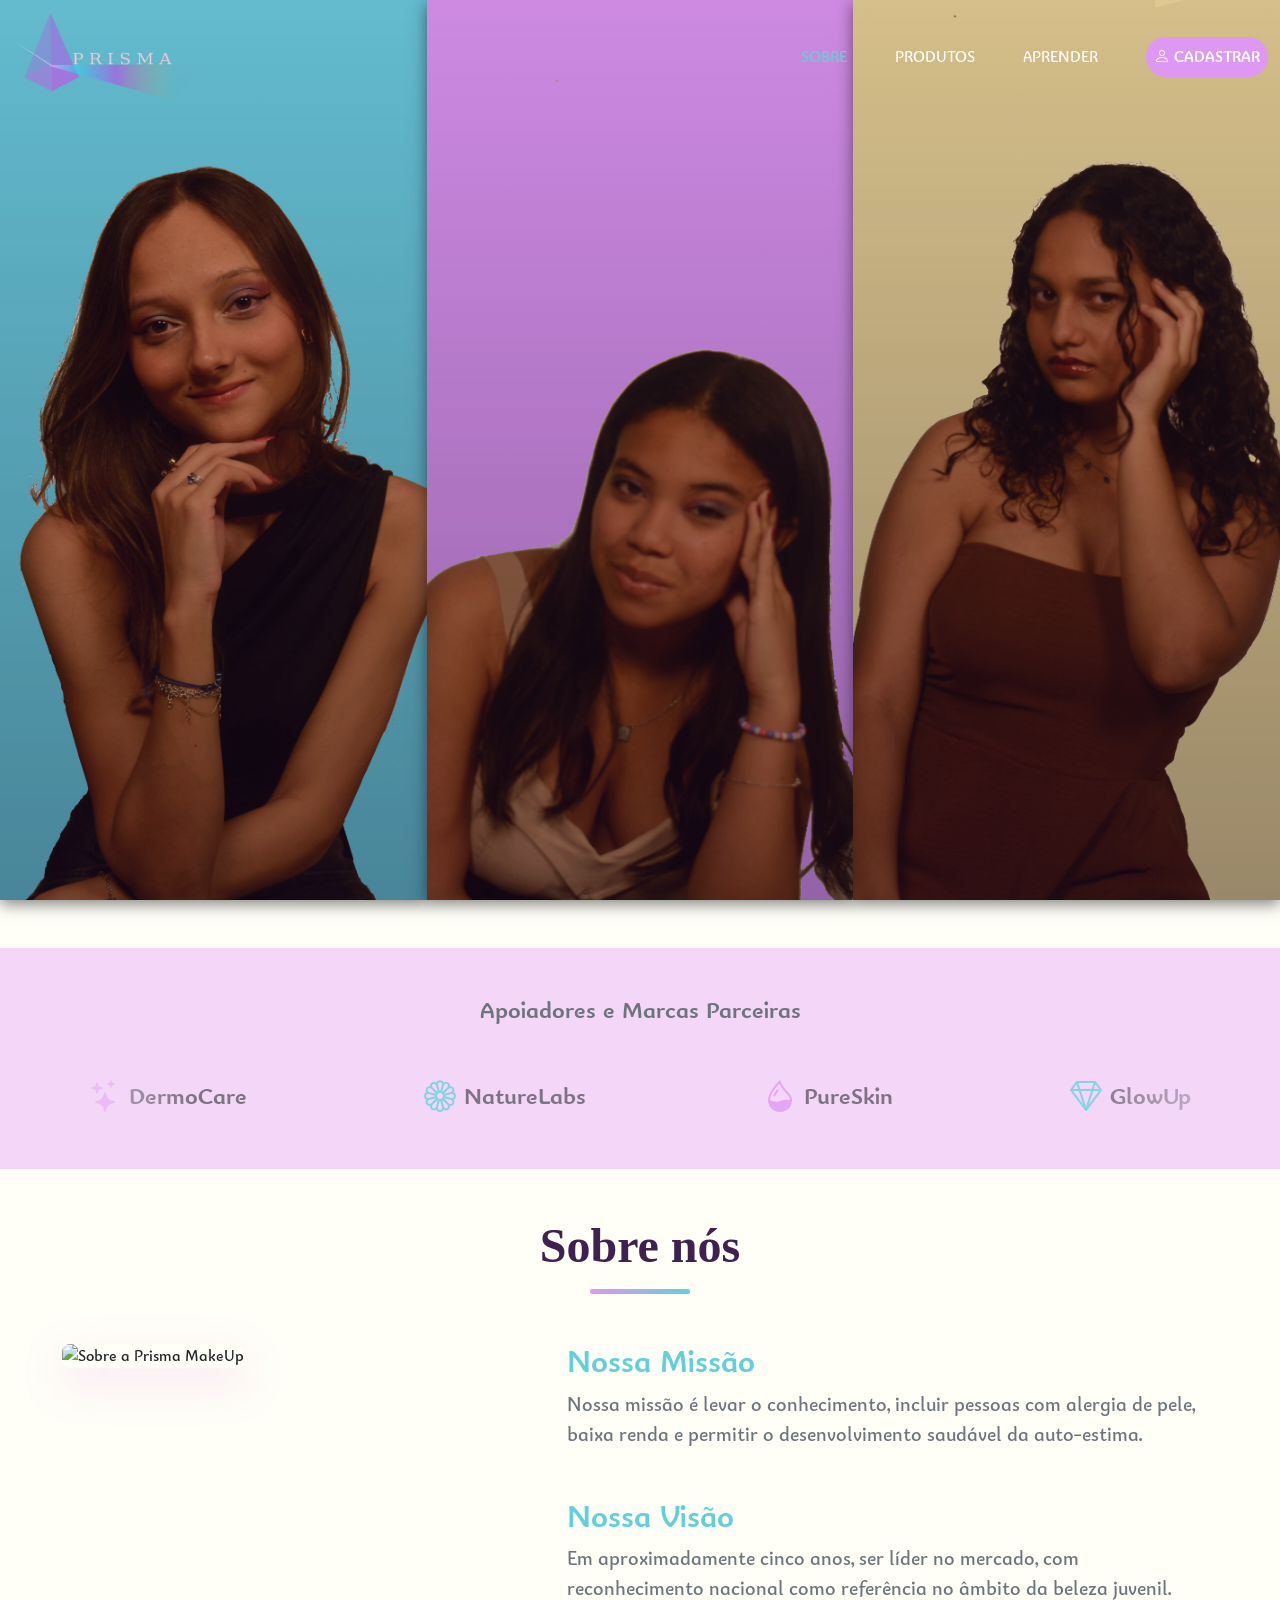
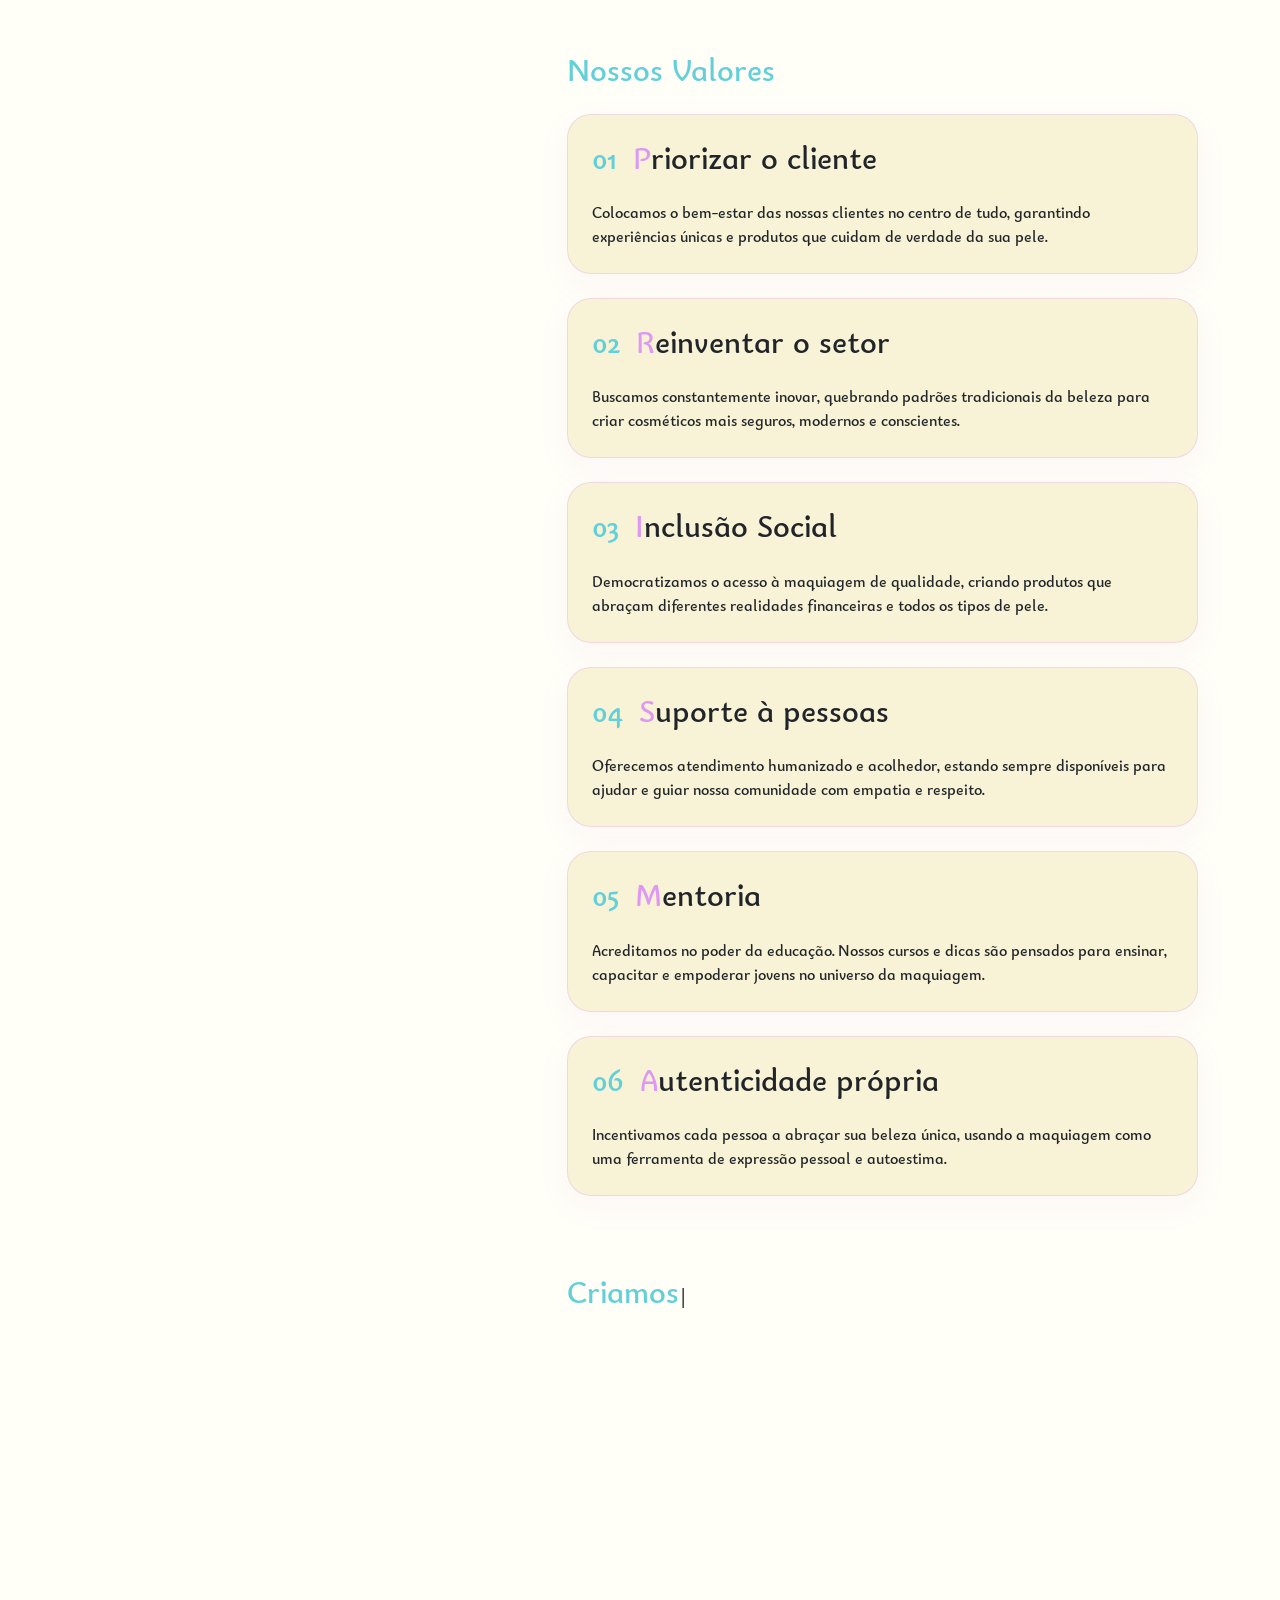
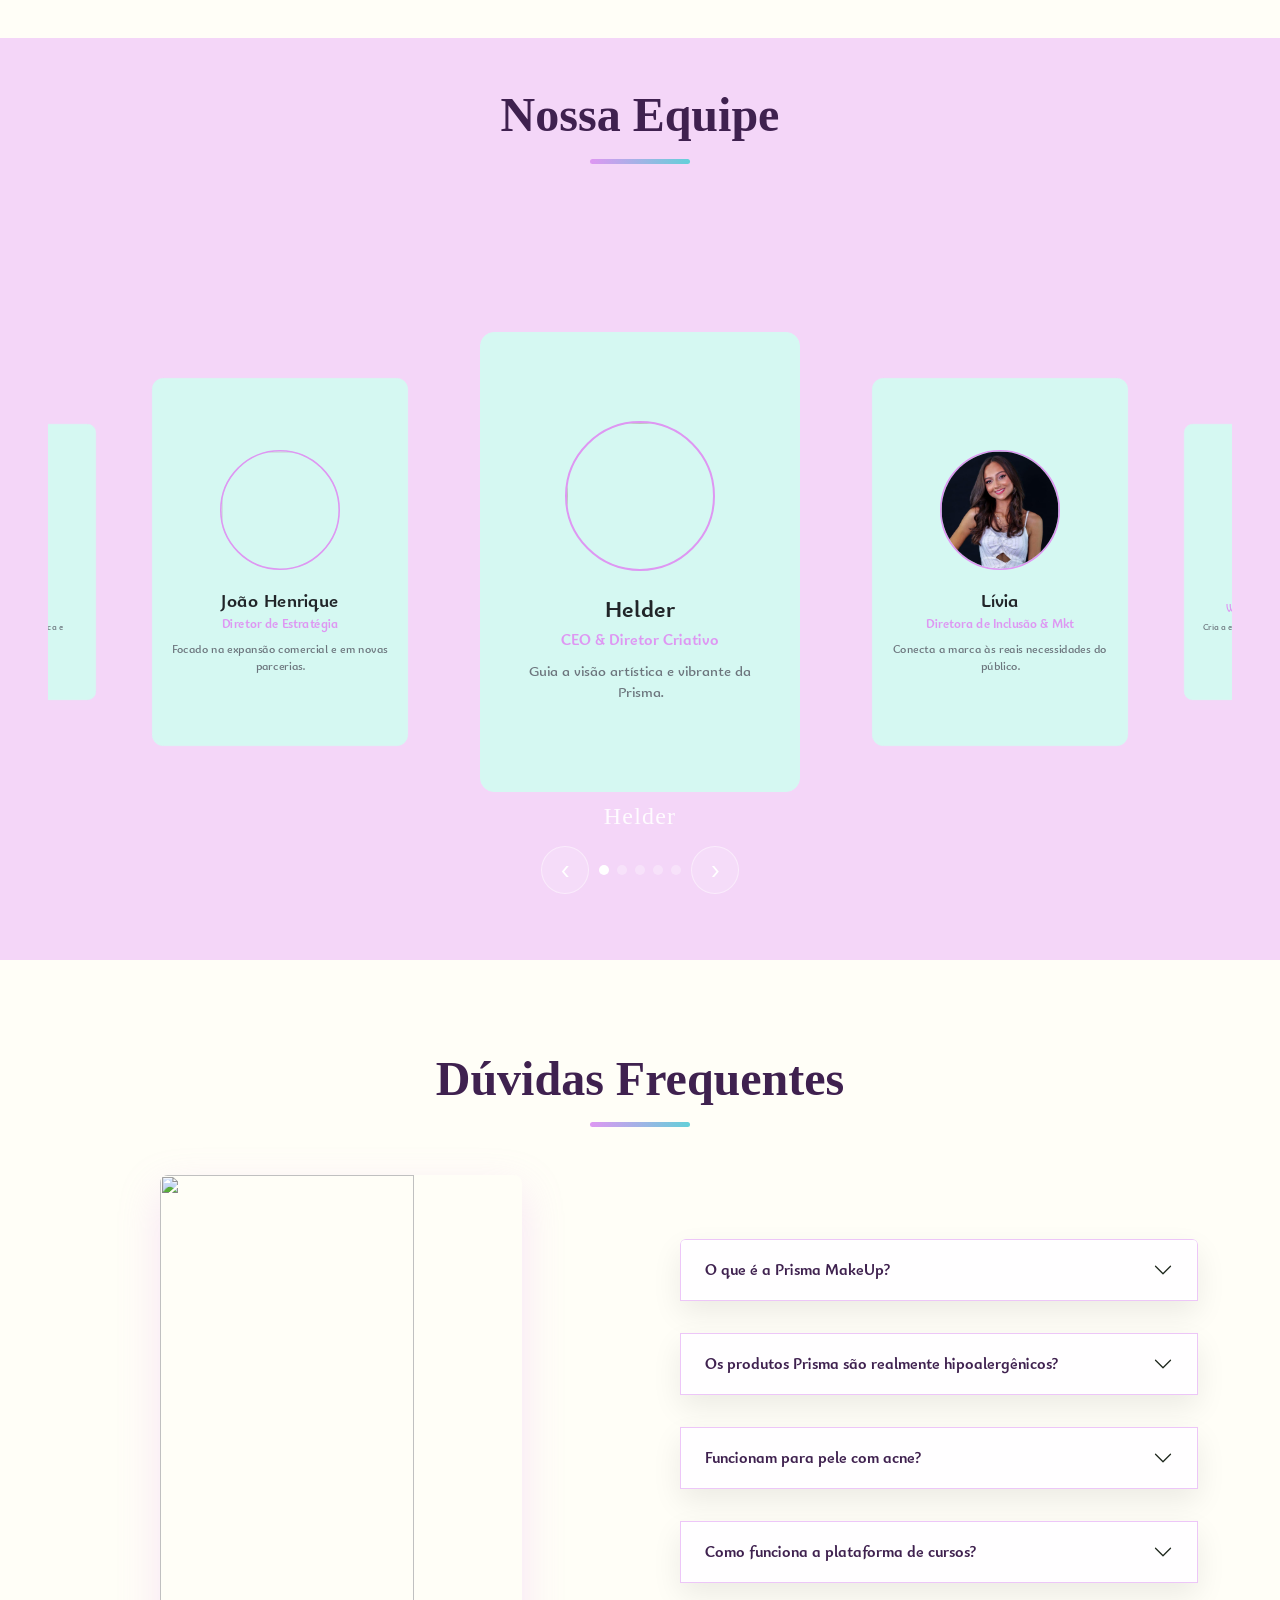
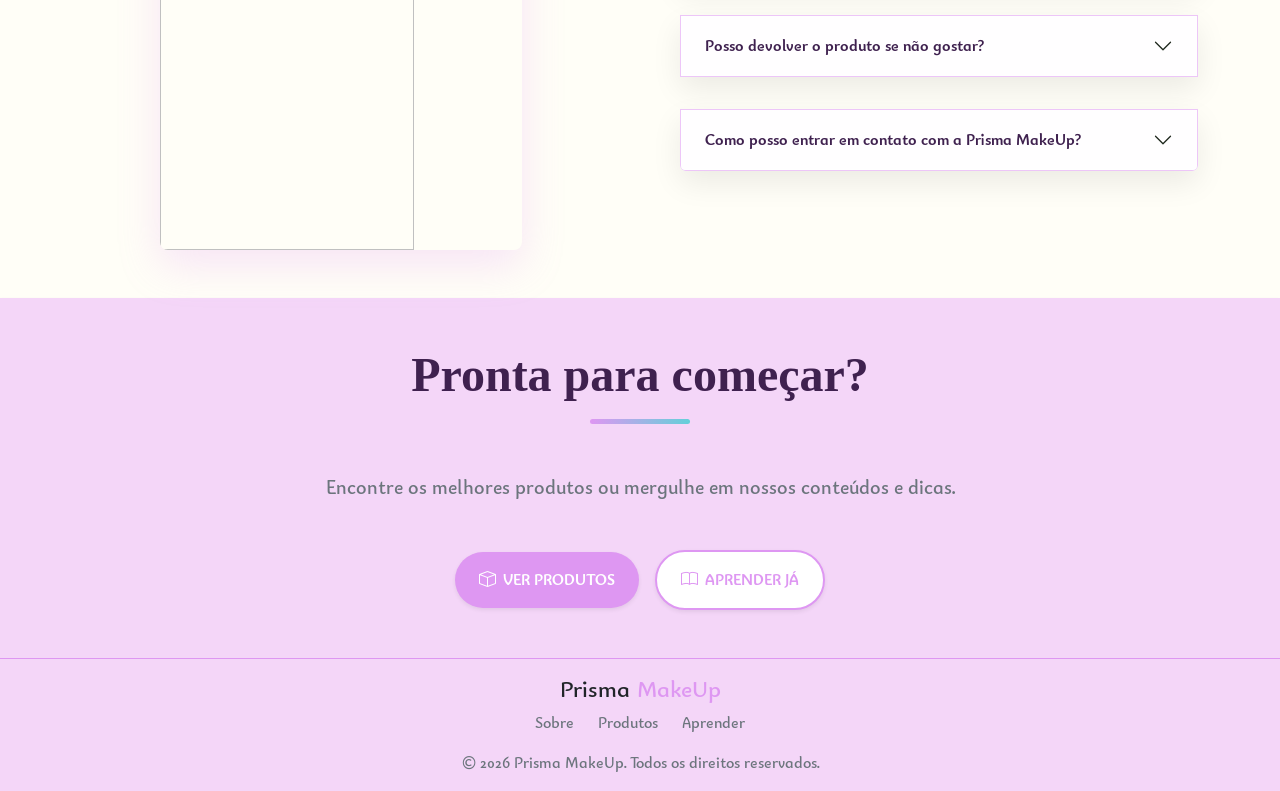
==== commit 94e984db: "Adição da logo" ====
--- a/index.html
+++ b/index.html
@@ -414,144 +414,6 @@
     <script src="https://cdn.jsdelivr.net/npm/bootstrap@5.3.8/dist/js/bootstrap.bundle.min.js"
         integrity="sha384-FKyoEForCGlyvwx9Hj09JcYn3nv7wiPVlz7YYwJrWVcXK/BmnVDxM+D2scQbITxI"
         crossorigin="anonymous"></script>
-
-    <script>
-        const cards = document.querySelectorAll('.stage .card');
-        const dots = document.querySelectorAll('.dot2');
-        const titleDisplay = document.getElementById('title-display');
-        const names = ['Helder', 'Lívia', 'Enzo', 'João Victor', 'João Henrique'];
-
-        let atual = 0;
-
-        function atualizarCarrossel() {
-            for (let i = 0; i < cards.length; i++) {
-                cards[i].classList.remove('active', 'prev', 'next', 'prev2', 'next2');
-                dots[i].classList.remove('on');
-            }
-
-            let anterior = atual - 1;
-            if (anterior < 0) { anterior = 4; }
-
-            let anterior2 = anterior - 1;
-            if (anterior2 < 0) { anterior2 = 4; }
-
-            let proximo = atual + 1;
-            if (proximo > 4) { proximo = 0; }
-
-            let proximo2 = proximo + 1;
-            if (proximo2 > 4) { proximo2 = 0; }
-
-            cards[atual].classList.add('active');
-            cards[anterior].classList.add('prev');
-            cards[proximo].classList.add('next');
-            cards[anterior2].classList.add('prev2');
-            cards[proximo2].classList.add('next2');
-
-            dots[atual].classList.add('on');
-            titleDisplay.textContent = names[atual];
-        }
-
-        function avancar() {
-            atual = atual + 1;
-            if (atual > 4) { atual = 0; }
-            atualizarCarrossel();
-        }
-
-        function voltar() {
-            atual = atual - 1;
-            if (atual < 0) { atual = 4; }
-            atualizarCarrossel();
-        }
-
-        atualizarCarrossel();
-
-        const typingText = document.getElementById('typing-text');
-        let wrapper, originalHTML;
-        let typingIndex = 0;
-        let textResult = '';
-        let typingStarted = false;
-
-        if (typingText) {
-            originalHTML = typingText.innerHTML.replace(/\s+/g, ' '); 
-            
-            wrapper = document.createElement('div');
-            wrapper.className = 'position-relative';
-            typingText.parentNode.insertBefore(wrapper, typingText);
-            
-            const placeholder = typingText.cloneNode(true);
-            placeholder.removeAttribute('id');
-            placeholder.classList.add('invisible');
-            placeholder.classList.remove('typing-cursor');
-            
-            wrapper.appendChild(placeholder);
-            wrapper.appendChild(typingText);
-            
-            typingText.classList.add('position-absolute', 'top-0', 'start-0', 'w-100', 'h-100');
-            
-            const match = originalHTML.match(/^(<span[^>]*>.*?<\/span>)/i);
-            if (match) {
-                textResult = match[1];
-                typingIndex = textResult.length;
-            }
-            typingText.innerHTML = textResult;
-        }
-
-        function typeWriter() {
-            if (typingIndex < originalHTML.length) {
-                let char = originalHTML.charAt(typingIndex);
-                
-                if (char === '<') {
-                    let tag = '';
-                    while (originalHTML.charAt(typingIndex) !== '>' && typingIndex < originalHTML.length) {
-                        tag += originalHTML.charAt(typingIndex);
-                        typingIndex++;
-                    }
-                    tag += '>';
-                    textResult += tag;
-                    typingIndex++;
-                    typingText.innerHTML = textResult;
-                    typeWriter();
-                } else {
-                    textResult += char;
-                    typingText.innerHTML = textResult;
-                    typingIndex++;
-                    setTimeout(typeWriter, 35);
-                }
-            } else {
-                typingText.classList.remove('typing-cursor');
-            }
-        }
-
-        if (typingText && wrapper) {
-            const observer = new IntersectionObserver((entries) => {
-                if (entries[0].isIntersecting && !typingStarted) {
-                    typingStarted = true;
-                    typeWriter();
-                    observer.disconnect();
-                }
-            }, { rootMargin: "0px 0px -50px 0px" });
-            
-            observer.observe(wrapper);
-        }
-
-        const header = document.getElementById('main-header');
-        let isScrolling = false;
-
-        window.addEventListener('scroll', function () {
-            if (!isScrolling) {
-                window.requestAnimationFrame(function () {
-                    if (window.scrollY >= window.innerHeight - 70) {
-                        header.classList.add('bg-purple-transparent', 'border-bottom', 'border-1', 'border-purple2');
-                    } else {
-                        header.classList.remove('bg-purple-transparent', 'border-bottom', 'border-1', 'border-purple2');
-                    }
-                    isScrolling = false;
-                });
-                isScrolling = true;
-            }
-        }, { passive: true });
-
-        window.dispatchEvent(new Event('scroll'));
-    </script>
+    <script src="scripts/scriptIndex.js"></script>
 </body>
 </html>
--- a/styles/styleIndex.css
+++ b/styles/styleIndex.css
@@ -25,7 +25,7 @@
 
 html::-webkit-scrollbar, body::-webkit-scrollbar {
     display: none;
-}
+}   
 
 .rounded-pill {
     transition: transform 0.3s ease-in-out 0s, box-shadow 0.3s ease-in-out 0s;
@@ -456,8 +456,9 @@
     border-top: 1px solid rgba(222, 151, 242, 0.25);
 }
 
-@media (max-width: 767.98px) {
-    #main-header {
-        background-color: var(--primary) !important;
-    }
-}
+#main-header .navbar-brand img, 
+#main-header .logo img {
+    max-height: 350px;
+    width: auto;
+}
+
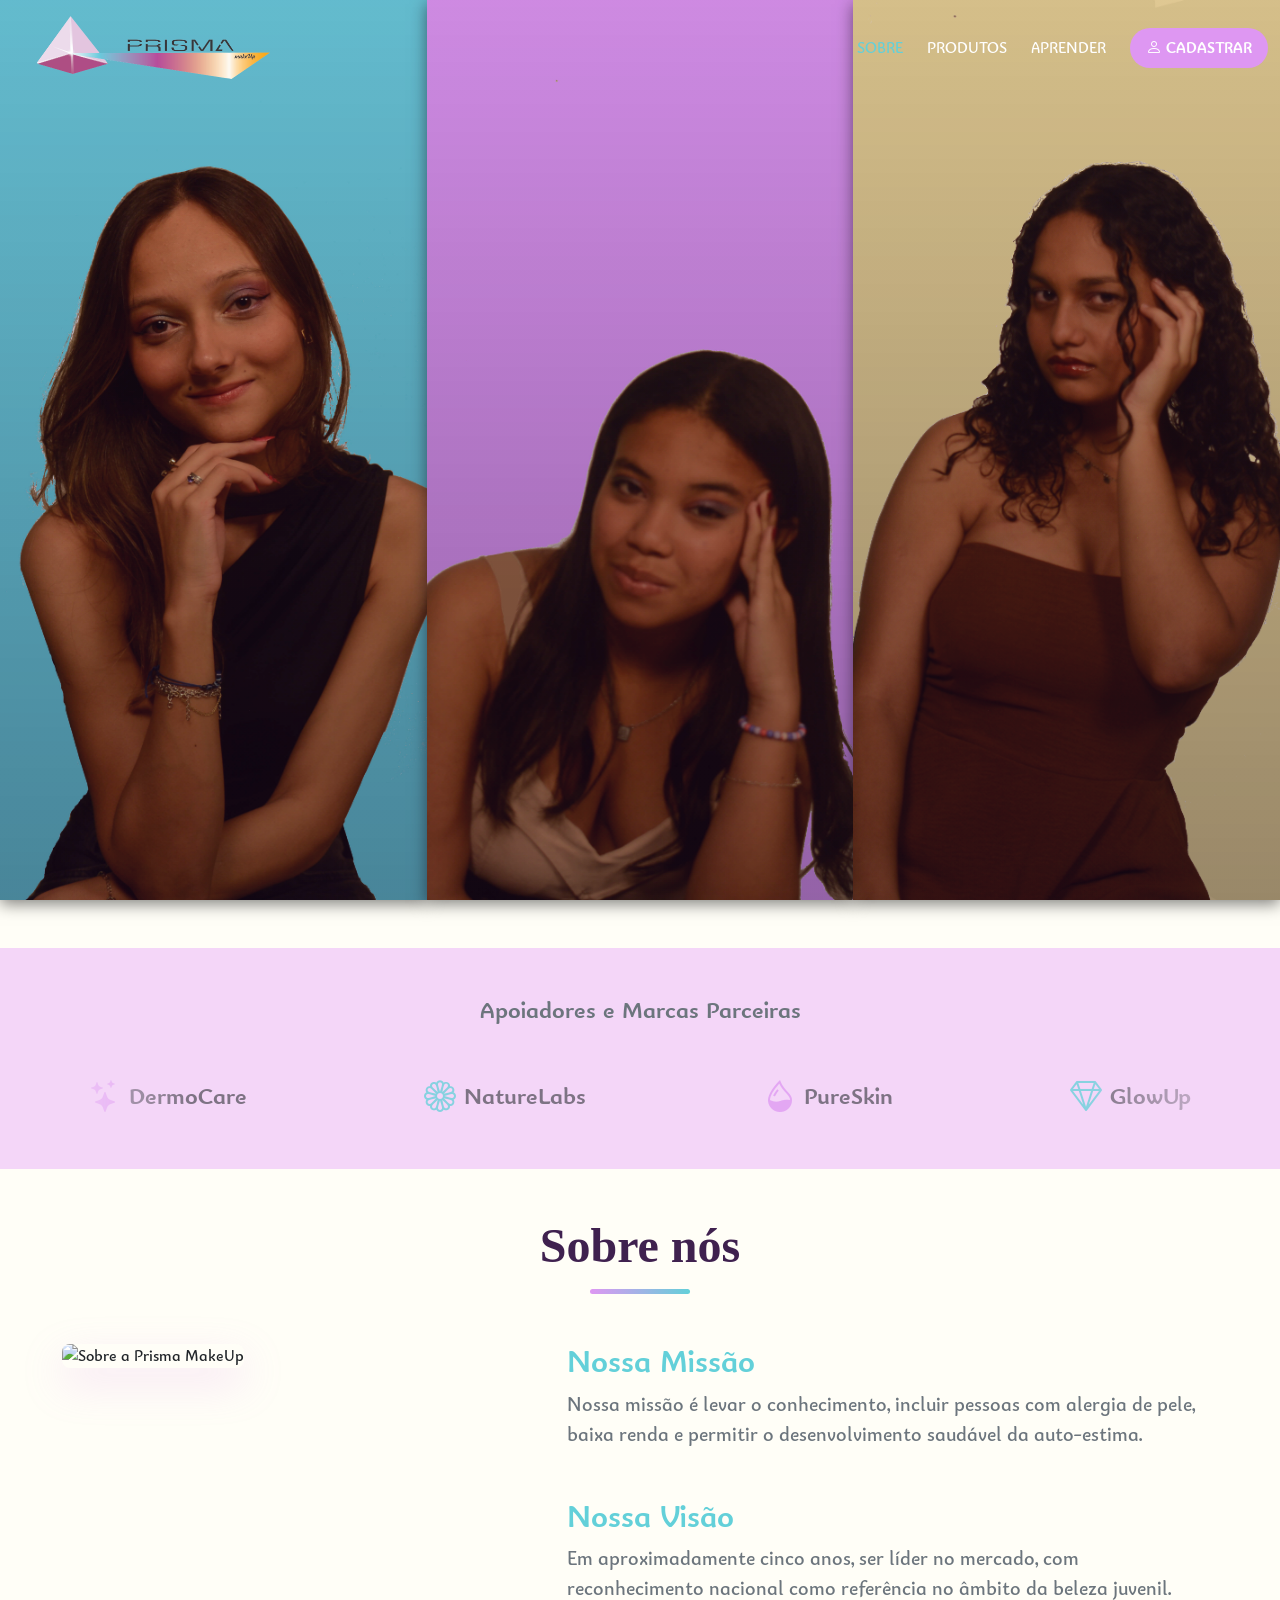
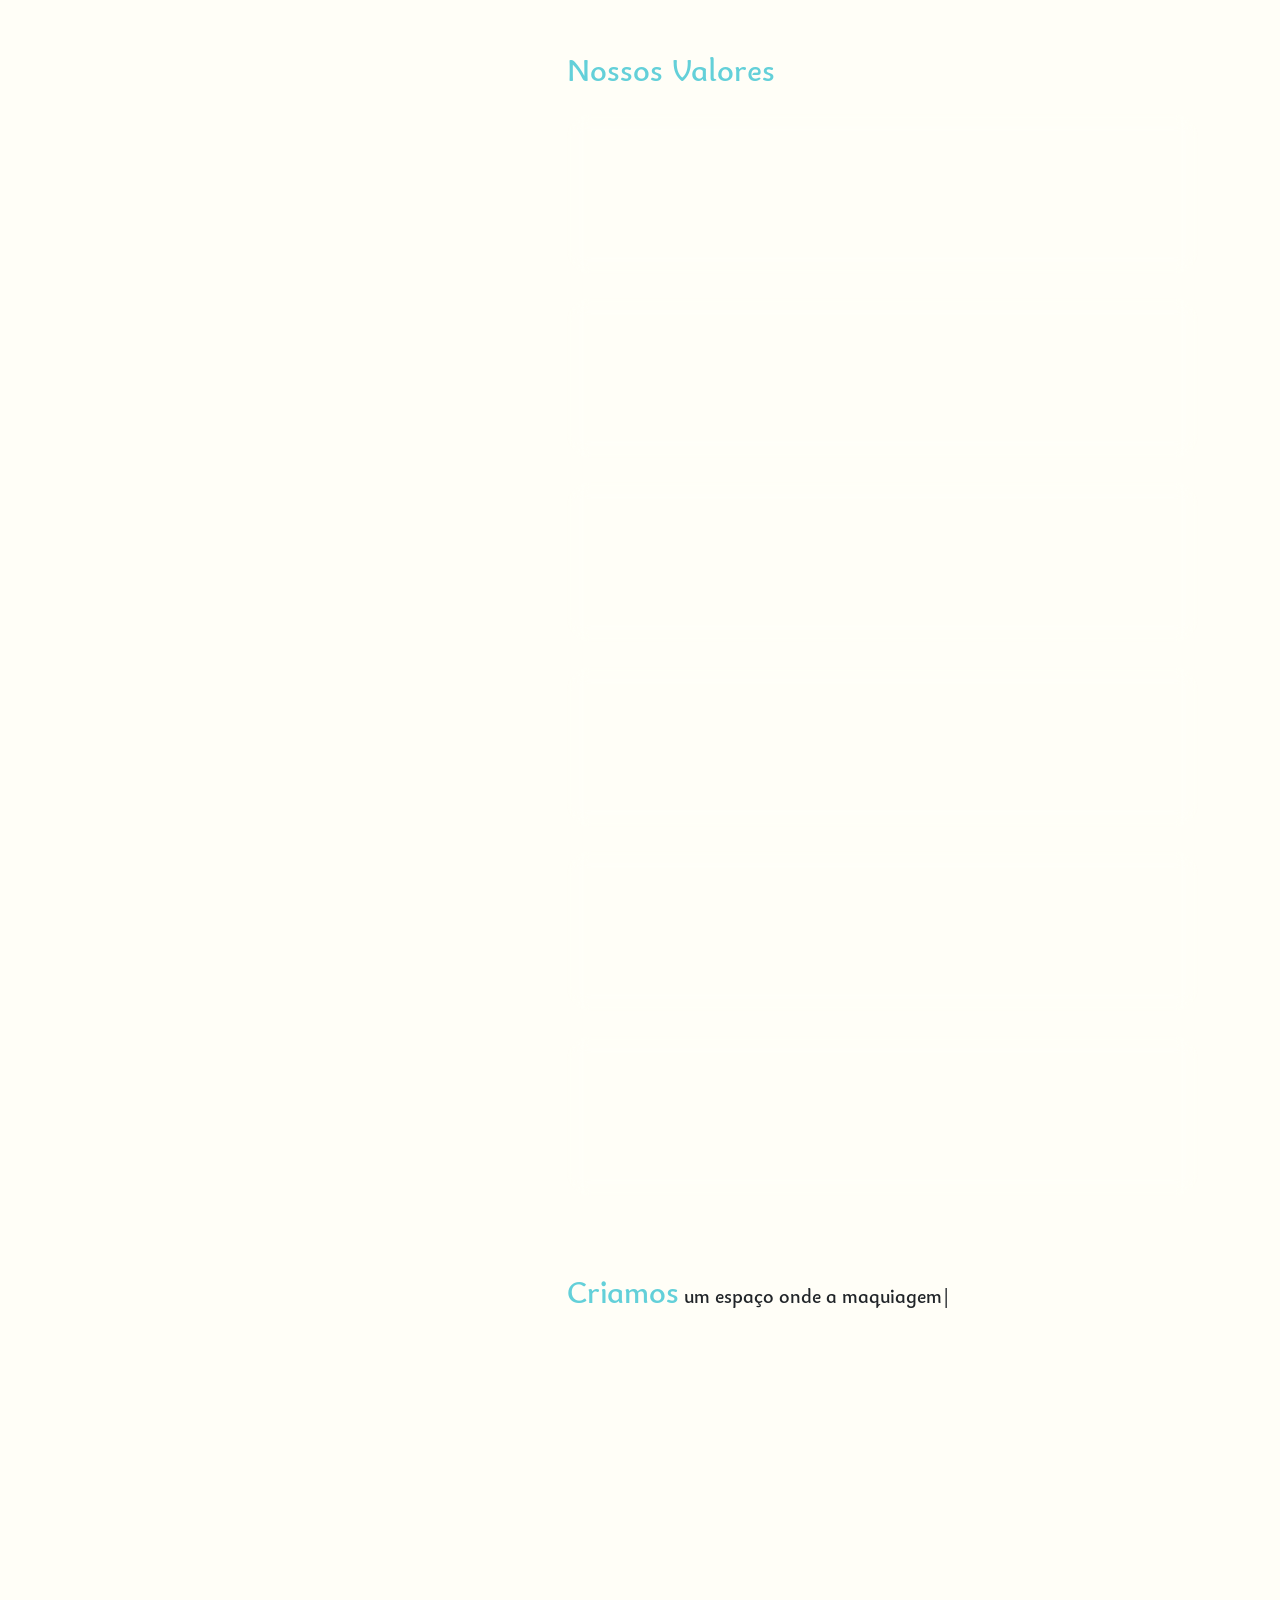
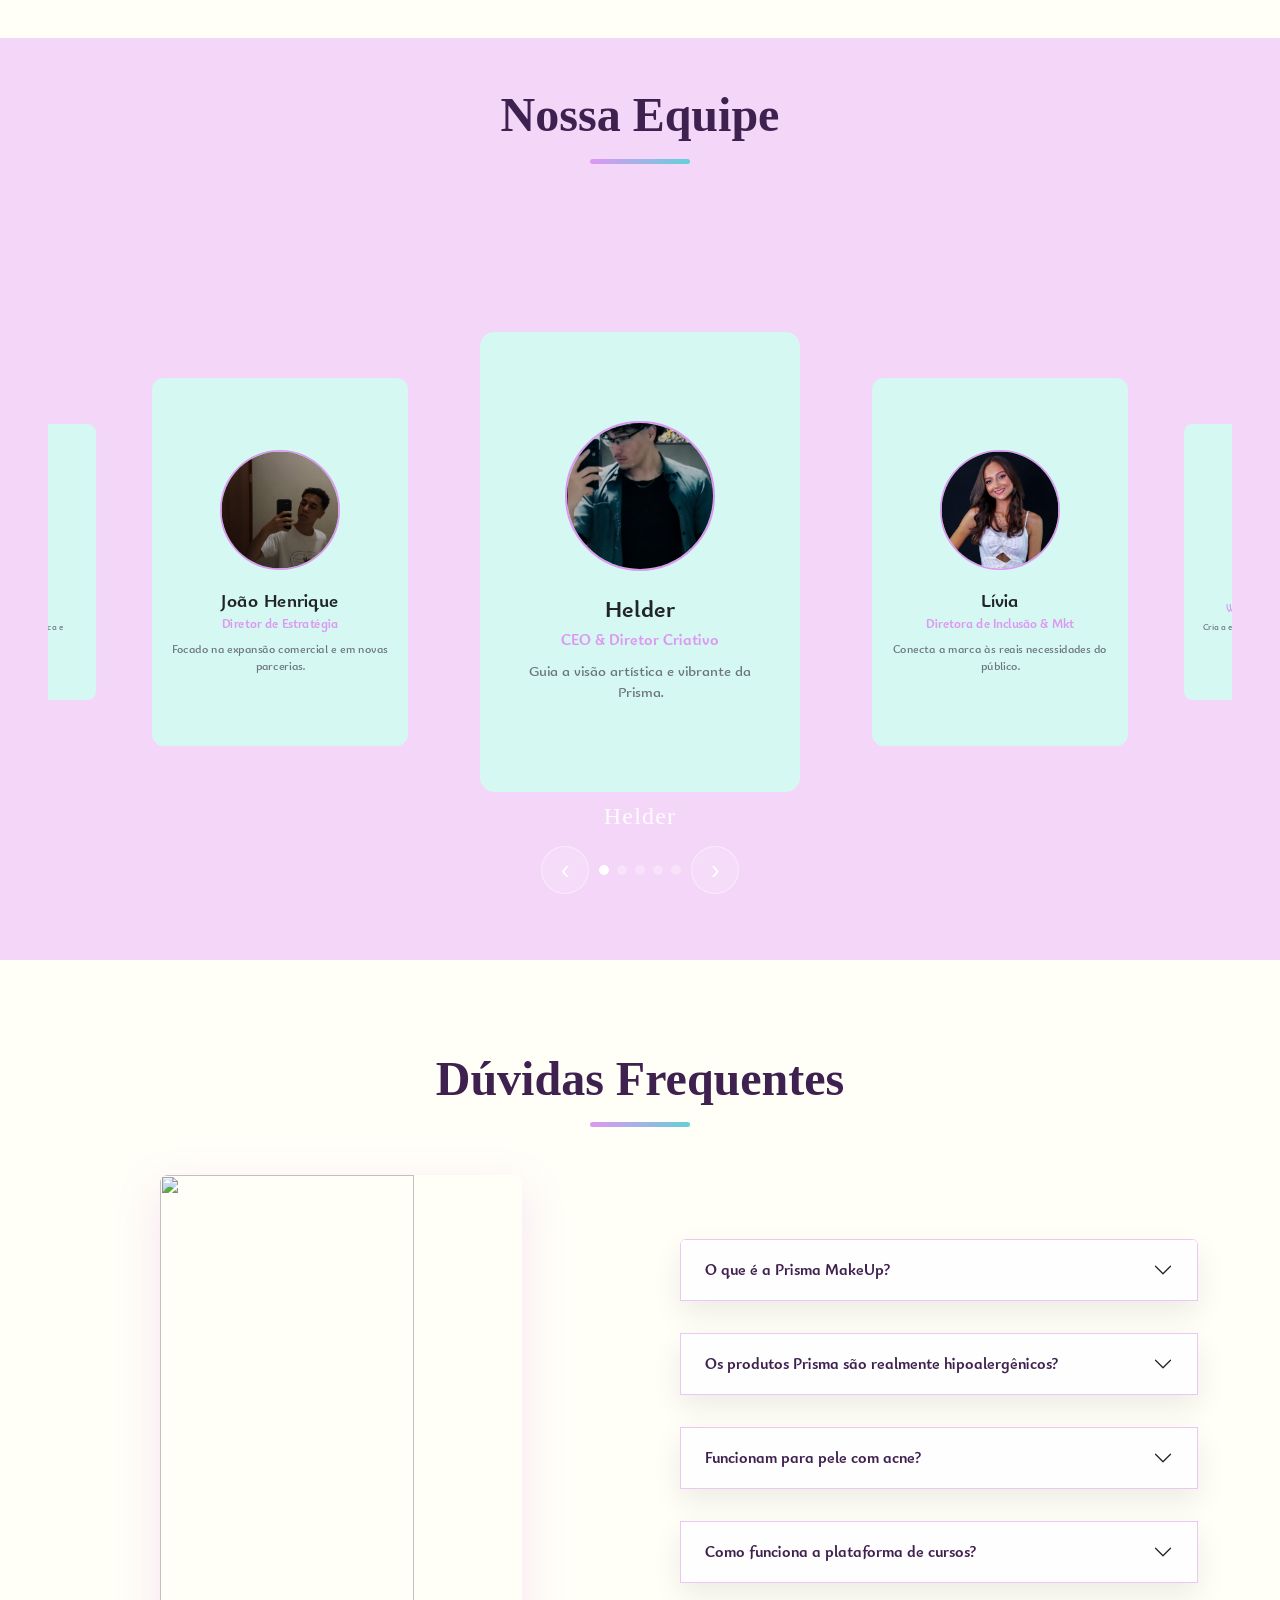
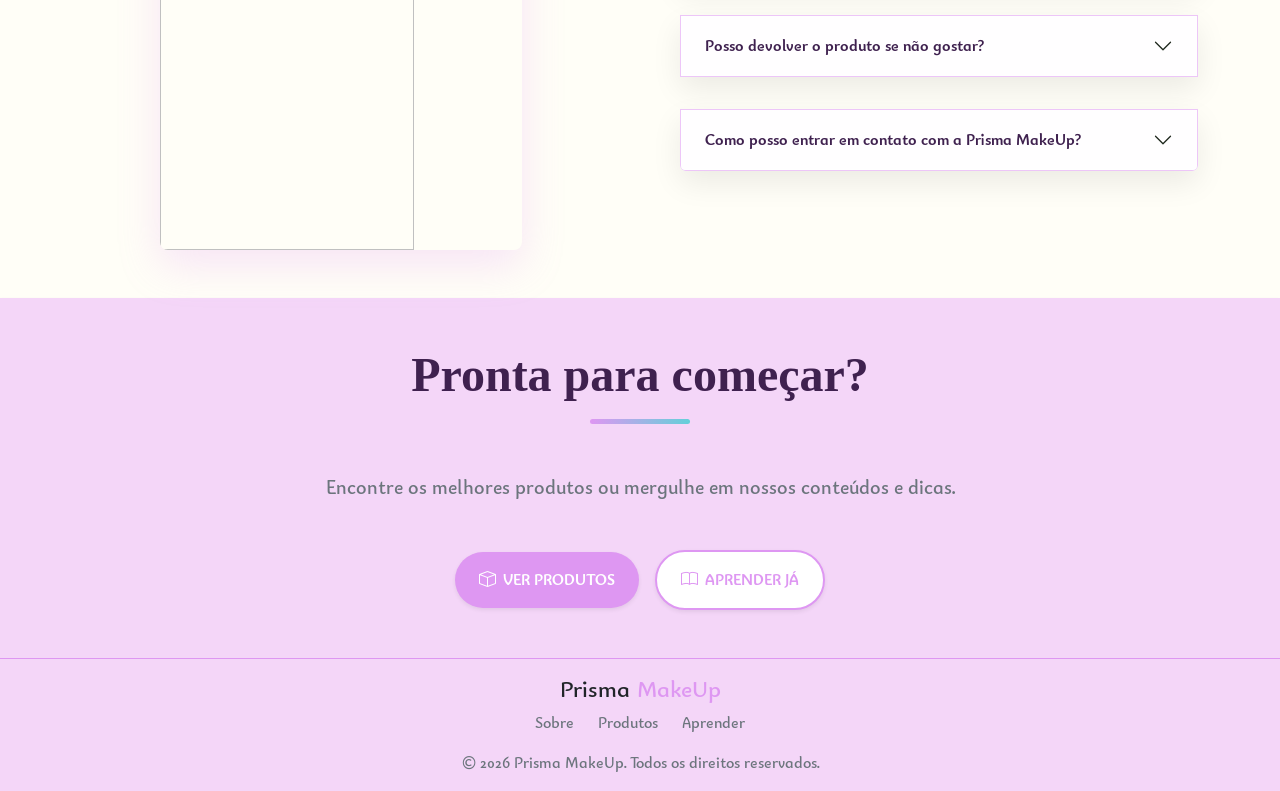
==== commit f2e2f235: "finalização Pagina agout" ====
--- a/index.html
+++ b/index.html
@@ -16,46 +16,34 @@
     <header id="main-header" class="fixed-top w-100 z-3"
         style="transition: background-color 0.4s ease, backdrop-filter 0.4s ease;">
         <nav class="navbar navbar-expand-lg">
-            <div class="container-fluid">
-                <div class="navbar-brand d-flex align-items-center gap-2 m-0">
-                    <a href="/pages/produtos.html" class="d-flex align-items-center gap-2 text-decoration-none">
-                        <img src="../assets/logo.png" alt="logo" class="img-fluid w-25">
-                    </a>
-                </div>
-
-                <!-- <div class="d-none d-lg-flex position-fixed top-0 start-50 translate-middle-x mt-3 p-1 z-3">
-                    <input class="form-control fs-5 p-2" type="search" placeholder="Pesquisar..."
-                        style="width: 350px;">
-                </div>
-                -->
+            <div class="container-fluid ms-0">
+
+                <a href="/pages/produtos.html" class="navbar-brand d-inline-block p-0 m-2">
+                    <img src="../assets/logo.png" alt="logo" class="img-fluid" style="max-width: 250px;">
+                </a>
 
                 <button class="navbar-toggler" type="button" data-bs-toggle="collapse" data-bs-target="#MenuNav"
                     aria-controls="MenuNav" aria-expanded="false" aria-label="Toggle navigation">
                     <span class="navbar-toggler-icon"></span>
                 </button>
 
-                <div class="collapse navbar-collapse ms-auto text-center mt-lg-0" id="MenuNav">
-                    <ul class="navbar-nav ms-auto d-lg-flex justify-content-end align-items-center gap-3 gap-lg-5">
+                <div class="collapse navbar-collapse text-center mt-3 mt-lg-0" id="MenuNav">
+                    <ul class="navbar-nav ms-auto d-flex flex-column flex-lg-row align-items-center gap-3 gap-lg-4">
                         <li class="nav-item">
-                            <a class="nav-link p-0 text-green2" href="../paginas/pokedex.html">SOBRE</a>
+                            <a class="nav-link p-0 text-green2" href="index.html">SOBRE</a>
                         </li>
                         <li class="nav-item">
-                            <a class="nav-link p-0 text-white" href="../paginas/tabela.html">PRODUTOS</a>
+                            <a class="nav-link p-0 text-white" href="/pages/produtos.html">PRODUTOS</a>
                         </li>
                         <li class="nav-item">
                             <a class="nav-link p-0 text-white" href="#">APRENDER</a>
                         </li>
-                        <li class="nav-item fw-bold rounded-pill bg-purple2 p-2">
+                        <li class="nav-item fw-bold rounded-pill bg-purple2 p-2 px-3">
                             <a class="nav-link p-0 text-white" href="#"><i class="bi bi-person me-1"></i>CADASTRAR</a>
                         </li>
-                        <!-- <li class="nav-item">
-                            <div class="d-flex d-lg-none justify-content-center ">
-                                <input class="form-control fs-5 py-2 w-100" type="search" placeholder="Pesquisar..."
-                                style="max-width: 300px;">
-                            </div>
-                        </li> -->
                     </ul>
                 </div>
+
             </div>
         </nav>
     </header>
@@ -65,15 +53,15 @@
 
                 <div class="hero-item model-panel">
                     <img src="assets/meninas/livia1.JPG" alt="">
-                    <img src="assets/meninas/livia1Hover.JPG" alt="" class="imgHover">
+                    <img src="assets/meninas/livia1Hover.JPG" alt="" class="imgHover d-none d-lg-block">
                 </div>
                 <div class="hero-item model-panel">
                     <img src="assets/meninas/naju1.JPG" alt="">
-                    <img src="assets/meninas/naju1Hover.JPG" alt="" class="imgHover">
+                    <img src="assets/meninas/naju1Hover.JPG" alt="" class="imgHover d-none d-lg-block">
                 </div>
                 <div class="hero-item model-panel">
                     <img src="assets/meninas/nalu1.JPG" alt="">
-                    <img src="assets/meninas/nalu1Hover.JPG" alt="" class="imgHover">
+                    <img src="assets/meninas/nalu1Hover.JPG" alt="" class="imgHover d-none d-lg-block">
                 </div>
             </div>
         </section>
@@ -130,77 +118,88 @@
 
                     <div class="mb-5 text-center text-md-start">
                         <h3 class="fs-2 fw-bold text-green2">Nossa Missão</h3>
-                        <p class="fs-5 text-secondary m-0">Nossa missão é levar o conhecimento, incluir pessoas com alergia de pele, baixa renda e permitir o desenvolvimento saudável da auto-estima.</p>
+                        <p class="fs-5 text-secondary m-0">Nossa missão é levar o conhecimento, incluir pessoas com
+                            alergia de pele, baixa renda e permitir o desenvolvimento saudável da auto-estima.</p>
                     </div>
 
                     <div class="mb-5 text-center text-md-start">
                         <h3 class="fs-2 fw-bold text-green2">Nossa Visão</h3>
-                        <p class="fs-5 text-secondary m-0">Em aproximadamente cinco anos, ser líder no mercado, com reconhecimento nacional como referência no âmbito da beleza juvenil.</p>
+                        <p class="fs-5 text-secondary m-0">Em aproximadamente cinco anos, ser líder no mercado, com
+                            reconhecimento nacional como referência no âmbito da beleza juvenil.</p>
                     </div>
 
                     <div class="mb-5">
                         <h2 class="text-green2 text-center text-md-start mb-4">Nossos Valores</h2>
                         <div class="row g-4">
-                        <div class="col-12">
-                            <div class="cardValores card h-100 d-flex flex-column gap-4 bg-yellow p-4">
-                                <div class="d-flex align-items-center gap-3 headerCard">
-                                    <h3 class="text-green2 m-0">01</h3>
-                                    <h3 class="m-0"><span class="text-purple2">P</span>riorizar o cliente</h3>
-                                </div>
-                                <p class="m-0">Colocamos o bem-estar das nossas clientes no centro de tudo, garantindo experiências únicas e produtos que cuidam de verdade da sua pele.</p>
-                            </div>
-                        </div>
-                        <div class="col-12">
-                            <div class="cardValores card h-100 d-flex flex-column gap-4 bg-yellow p-4">
-                                <div class="d-flex align-items-center gap-3 headerCard">
-                                    <h3 class="text-green2 m-0">02</h3>
-                                    <h3 class="m-0"><span class="text-purple2">R</span>einventar o setor</h3>
-                                </div>
-                                <p class="m-0">Buscamos constantemente inovar, quebrando padrões tradicionais da beleza para criar cosméticos mais seguros, modernos e conscientes.</p>
-                            </div>
-                        </div>
-                        <div class="col-12">
-                            <div class="cardValores card h-100 d-flex flex-column gap-4 bg-yellow p-4">
-                                <div class="d-flex align-items-center gap-3 headerCard">
-                                    <h3 class="text-green2 m-0">03</h3>
-                                    <h3 class="m-0"><span class="text-purple2">I</span>nclusão Social</h3>
-                                </div>
-                                <p class="m-0">Democratizamos o acesso à maquiagem de qualidade, criando produtos que abraçam diferentes realidades financeiras e todos os tipos de pele.</p>
-                            </div>
-                        </div>
-                        <div class="col-12">
-                            <div class="cardValores card h-100 d-flex flex-column gap-4 bg-yellow p-4">
-                                <div class="d-flex align-items-center gap-3 headerCard">
-                                    <h3 class="text-green2 m-0">04</h3>
-                                    <h3 class="m-0"><span class="text-purple2">S</span>uporte à pessoas</h3>
-                                </div>
-                                <p class="m-0">Oferecemos atendimento humanizado e acolhedor, estando sempre disponíveis para ajudar e guiar nossa comunidade com empatia e respeito.</p>
-                            </div>
-                        </div>
-                        <div class="col-12">
-                            <div class="cardValores card h-100 d-flex flex-column gap-4 bg-yellow p-4">
-                                <div class="d-flex align-items-center gap-3 headerCard">
-                                    <h3 class="text-green2 m-0">05</h3>
-                                    <h3 class="m-0"><span class="text-purple2">M</span>entoria</h3>
-                                </div>
-                                <p class="m-0">Acreditamos no poder da educação. Nossos cursos e dicas são pensados para ensinar, capacitar e empoderar jovens no universo da maquiagem.</p>
-                            </div>
-                        </div>
-                        <div class="col-12">
-                            <div class="cardValores card h-100 d-flex flex-column gap-4 bg-yellow p-4">
-                                <div class="d-flex align-items-center gap-3 headerCard">
-                                    <h3 class="text-green2 m-0">06</h3>
-                                    <h3 class="m-0"><span class="text-purple2">A</span>utenticidade própria</h3>
-                                </div>
-                                <p class="m-0">Incentivamos cada pessoa a abraçar sua beleza única, usando a maquiagem como uma ferramenta de expressão pessoal e autoestima.</p>
-                            </div>
-                        </div>
-                    </div>
-                    </div>
-                    
-                    <p id="typing-text" class="fs-5 text-center text-lg-start typing-cursor mt-4"><span class="fs-2 text-green2">Criamos</span> um espaço onde a
-                        maquiagem vai além do produto: é aprendizado e cuidado. Especialistas em cursos e vendas para jovens,
-                        nosso foco é mostrar que a beleza pode ser inclusiva, barata e segura para peles sensíveis. Queremos que
+                            <div class="col-12">
+                                <div class="cardValores card h-100 d-flex flex-column gap-4 bg-yellow p-4">
+                                    <div class="d-flex align-items-center gap-3 headerCard">
+                                        <h3 class="text-green2 m-0">01</h3>
+                                        <h3 class="m-0"><span class="text-purple2">P</span>riorizar o cliente</h3>
+                                    </div>
+                                    <p class="m-0">Colocamos o bem-estar das nossas clientes no centro de tudo,
+                                        garantindo experiências únicas e produtos que cuidam de verdade da sua pele.</p>
+                                </div>
+                            </div>
+                            <div class="col-12">
+                                <div class="cardValores card h-100 d-flex flex-column gap-4 bg-yellow p-4">
+                                    <div class="d-flex align-items-center gap-3 headerCard">
+                                        <h3 class="text-green2 m-0">02</h3>
+                                        <h3 class="m-0"><span class="text-purple2">R</span>einventar o setor</h3>
+                                    </div>
+                                    <p class="m-0">Buscamos constantemente inovar, quebrando padrões tradicionais da
+                                        beleza para criar cosméticos mais seguros, modernos e conscientes.</p>
+                                </div>
+                            </div>
+                            <div class="col-12">
+                                <div class="cardValores card h-100 d-flex flex-column gap-4 bg-yellow p-4">
+                                    <div class="d-flex align-items-center gap-3 headerCard">
+                                        <h3 class="text-green2 m-0">03</h3>
+                                        <h3 class="m-0"><span class="text-purple2">I</span>nclusão Social</h3>
+                                    </div>
+                                    <p class="m-0">Democratizamos o acesso à maquiagem de qualidade, criando produtos
+                                        que abraçam diferentes realidades financeiras e todos os tipos de pele.</p>
+                                </div>
+                            </div>
+                            <div class="col-12">
+                                <div class="cardValores card h-100 d-flex flex-column gap-4 bg-yellow p-4">
+                                    <div class="d-flex align-items-center gap-3 headerCard">
+                                        <h3 class="text-green2 m-0">04</h3>
+                                        <h3 class="m-0"><span class="text-purple2">S</span>uporte à pessoas</h3>
+                                    </div>
+                                    <p class="m-0">Oferecemos atendimento humanizado e acolhedor, estando sempre
+                                        disponíveis para ajudar e guiar nossa comunidade com empatia e respeito.</p>
+                                </div>
+                            </div>
+                            <div class="col-12">
+                                <div class="cardValores card h-100 d-flex flex-column gap-4 bg-yellow p-4">
+                                    <div class="d-flex align-items-center gap-3 headerCard">
+                                        <h3 class="text-green2 m-0">05</h3>
+                                        <h3 class="m-0"><span class="text-purple2">M</span>entoria</h3>
+                                    </div>
+                                    <p class="m-0">Acreditamos no poder da educação. Nossos cursos e dicas são pensados
+                                        para ensinar, capacitar e empoderar jovens no universo da maquiagem.</p>
+                                </div>
+                            </div>
+                            <div class="col-12">
+                                <div class="cardValores card h-100 d-flex flex-column gap-4 bg-yellow p-4">
+                                    <div class="d-flex align-items-center gap-3 headerCard">
+                                        <h3 class="text-green2 m-0">06</h3>
+                                        <h3 class="m-0"><span class="text-purple2">A</span>utenticidade própria</h3>
+                                    </div>
+                                    <p class="m-0">Incentivamos cada pessoa a abraçar sua beleza única, usando a
+                                        maquiagem como uma ferramenta de expressão pessoal e autoestima.</p>
+                                </div>
+                            </div>
+                        </div>
+                    </div>
+
+                    <p id="typing-text" class="fs-5 text-center text-lg-start typing-cursor mt-4"><span
+                            class="fs-2 text-green2">Criamos</span> um espaço onde a
+                        maquiagem vai além do produto: é aprendizado e cuidado. Especialistas em cursos e vendas para
+                        jovens,
+                        nosso foco é mostrar que a beleza pode ser inclusiva, barata e segura para peles sensíveis.
+                        Queremos que
                         cada jovem aprenda a se valorizar, transformando a rotina de estética em um pilar de confiança e
                         bem-estar para o seu crescimento.</p>
                 </div>
@@ -212,39 +211,54 @@
                 <div class="scene">
                     <div class="stage" id="stage">
 
-                        <div class="card bg-green border-green text-center p-4 d-flex flex-column align-items-center justify-content-center" data-i="0">
-                            <img class="img-fluid rounded-circle border border-2 border-purple2 mb-3" src="assets/helderIcon.jpg" style="width: 150px; height: 150px; object-fit: cover;">
+                        <div class="card bg-green border-green text-center p-4 d-flex flex-column align-items-center justify-content-center"
+                            data-i="0">
+                            <img class="img-fluid rounded-circle border border-2 border-purple2 mb-3"
+                                src="assets/helderIcon.jpg" style="width: 150px; height: 150px; object-fit: cover;">
                             <h5 class="mt-2 mb-1 fw-bold fs-4">Helder</h5>
                             <p class="text-purple2 mb-2 fw-bold" style="font-size: 16px;">CEO & Diretor Criativo</p>
-                            <p class="m-0 text-secondary" style="font-size: 15px; line-height: 1.4;">Guia a visão artística e vibrante da Prisma.</p>
-                        </div>
-
-                        <div class="card bg-green border-green text-center p-4 d-flex flex-column align-items-center justify-content-center" data-i="1">
-                            <img class="img-fluid rounded-circle border border-2 border-purple2 mb-3" src="assets/liviaIcon.jpg" style="width: 150px; height: 150px; object-fit: cover;">
+                            <p class="m-0 text-secondary" style="font-size: 15px; line-height: 1.4;">Guia a visão
+                                artística e vibrante da Prisma.</p>
+                        </div>
+
+                        <div class="card bg-green border-green text-center p-4 d-flex flex-column align-items-center justify-content-center"
+                            data-i="1">
+                            <img class="img-fluid rounded-circle border border-2 border-purple2 mb-3"
+                                src="assets/liviaIcon.jpg" style="width: 150px; height: 150px; object-fit: cover;">
                             <h5 class="mt-2 mb-1 fw-bold fs-4">Lívia</h5>
                             <p class="text-purple2 mb-2 fw-bold" style="font-size: 16px;">Diretora de Inclusão & Mkt</p>
-                            <p class="m-0 text-secondary" style="font-size: 15px; line-height: 1.4;">Conecta a marca às reais necessidades do público.</p>
-                        </div>
-
-                        <div class="card bg-green border-green text-center p-4 d-flex flex-column align-items-center justify-content-center" data-i="2">
-                            <img class="img-fluid rounded-circle border border-2 border-purple2 mb-3" src="assets/enzoIcon.jpg" style="width: 150px; height: 150px; object-fit: cover;">
+                            <p class="m-0 text-secondary" style="font-size: 15px; line-height: 1.4;">Conecta a marca às
+                                reais necessidades do público.</p>
+                        </div>
+
+                        <div class="card bg-green border-green text-center p-4 d-flex flex-column align-items-center justify-content-center"
+                            data-i="2">
+                            <img class="img-fluid rounded-circle border border-2 border-purple2 mb-3"
+                                src="assets/enzoIcon.jpg" style="width: 150px; height: 150px; object-fit: cover;">
                             <h5 class="mt-2 mb-1 fw-bold fs-4">Enzo</h5>
                             <p class="text-purple2 mb-2 fw-bold" style="font-size: 16px;">Web Designer & Front-end</p>
-                            <p class="m-0 text-secondary" style="font-size: 15px; line-height: 1.4;">Cria a experiência visual e a interface da plataforma.</p>
-                        </div>
-
-                        <div class="card bg-green border-green text-center p-4 d-flex flex-column align-items-center justify-content-center" data-i="3">
-                            <img class="img-fluid rounded-circle border border-2 border-purple2 mb-3" src="assets/joaoVIcon.jpg" style="width: 150px; height: 150px; object-fit: cover;">
+                            <p class="m-0 text-secondary" style="font-size: 15px; line-height: 1.4;">Cria a experiência
+                                visual e a interface da plataforma.</p>
+                        </div>
+
+                        <div class="card bg-green border-green text-center p-4 d-flex flex-column align-items-center justify-content-center"
+                            data-i="3">
+                            <img class="img-fluid rounded-circle border border-2 border-purple2 mb-3"
+                                src="assets/joaoVIcon.jpg" style="width: 150px; height: 150px; object-fit: cover;">
                             <h5 class="mt-2 mb-1 fw-bold fs-4">João Victor</h5>
                             <p class="text-purple2 mb-2 fw-bold" style="font-size: 16px;">CTO & Dev FullStack</p>
-                            <p class="m-0 text-secondary" style="font-size: 15px; line-height: 1.4;">Cuida da estrutura tecnológica e inovação do site.</p>
-                        </div>
-
-                        <div class="card bg-green border-green text-center p-4 d-flex flex-column align-items-center justify-content-center" data-i="4">
-                            <img class="img-fluid rounded-circle border border-2 border-purple2 mb-3" src="assets/joaoHIcon.jpg" style="width: 150px; height: 150px; object-fit: cover;">
+                            <p class="m-0 text-secondary" style="font-size: 15px; line-height: 1.4;">Cuida da estrutura
+                                tecnológica e inovação do site.</p>
+                        </div>
+
+                        <div class="card bg-green border-green text-center p-4 d-flex flex-column align-items-center justify-content-center"
+                            data-i="4">
+                            <img class="img-fluid rounded-circle border border-2 border-purple2 mb-3"
+                                src="assets/joaoHIcon.jpg" style="width: 150px; height: 150px; object-fit: cover;">
                             <h5 class="mt-2 mb-1 fw-bold fs-4">João Henrique</h5>
                             <p class="text-purple2 mb-2 fw-bold" style="font-size: 16px;">Diretor de Estratégia</p>
-                            <p class="m-0 text-secondary" style="font-size: 15px; line-height: 1.4;">Focado na expansão comercial e em novas parcerias.</p>
+                            <p class="m-0 text-secondary" style="font-size: 15px; line-height: 1.4;">Focado na expansão
+                                comercial e em novas parcerias.</p>
                         </div>
 
                     </div>
@@ -416,4 +430,5 @@
         crossorigin="anonymous"></script>
     <script src="scripts/scriptIndex.js"></script>
 </body>
+
 </html>
--- a/styles/styleIndex.css
+++ b/styles/styleIndex.css
@@ -76,16 +76,20 @@
     transition: opacity 0.3s ease-in-out;
 }
 
-.hero-item .imgHover{
-    opacity: 0;
-}
-
-.hero-item:hover .imgHover{
-    opacity: 1;
-}
-
-.hero-item:hover img:not(.imgHover) {
-    opacity: 0;
+@media (min-width: 992px){
+    
+    .hero-item .imgHover{
+        opacity: 0;
+    }
+
+    .hero-item:hover .imgHover{
+        opacity: 1;
+    }
+
+    .hero-item:hover img:not(.imgHover) {
+        opacity: 0;
+    }
+
 }
 
 .hero-item::before {
--- a/styles/styleGeral.css
+++ b/styles/styleGeral.css
@@ -40,7 +40,7 @@
 }
 
 .bg-purple-transparent {
-    background-color: #f4d6f8c7; 
+    background-color: #f4d6f888; 
     backdrop-filter: blur(8px);
 }
 
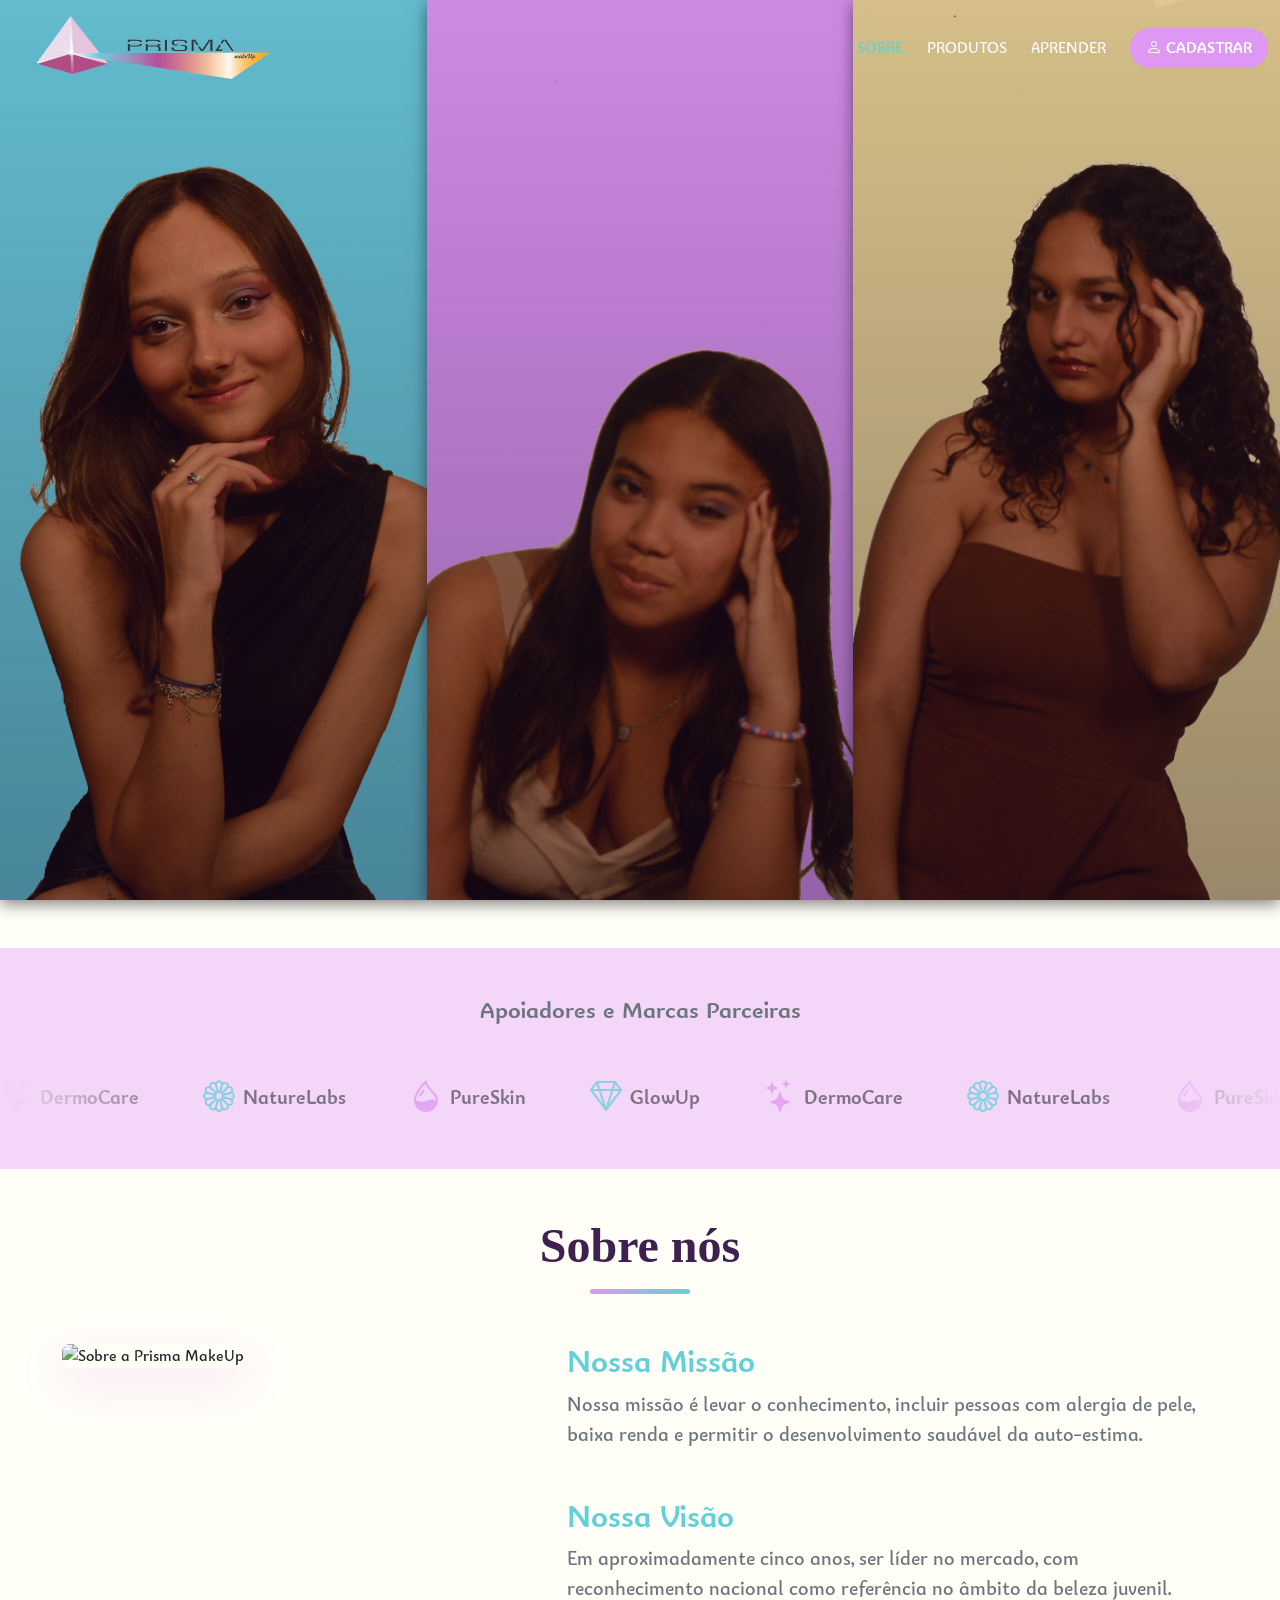
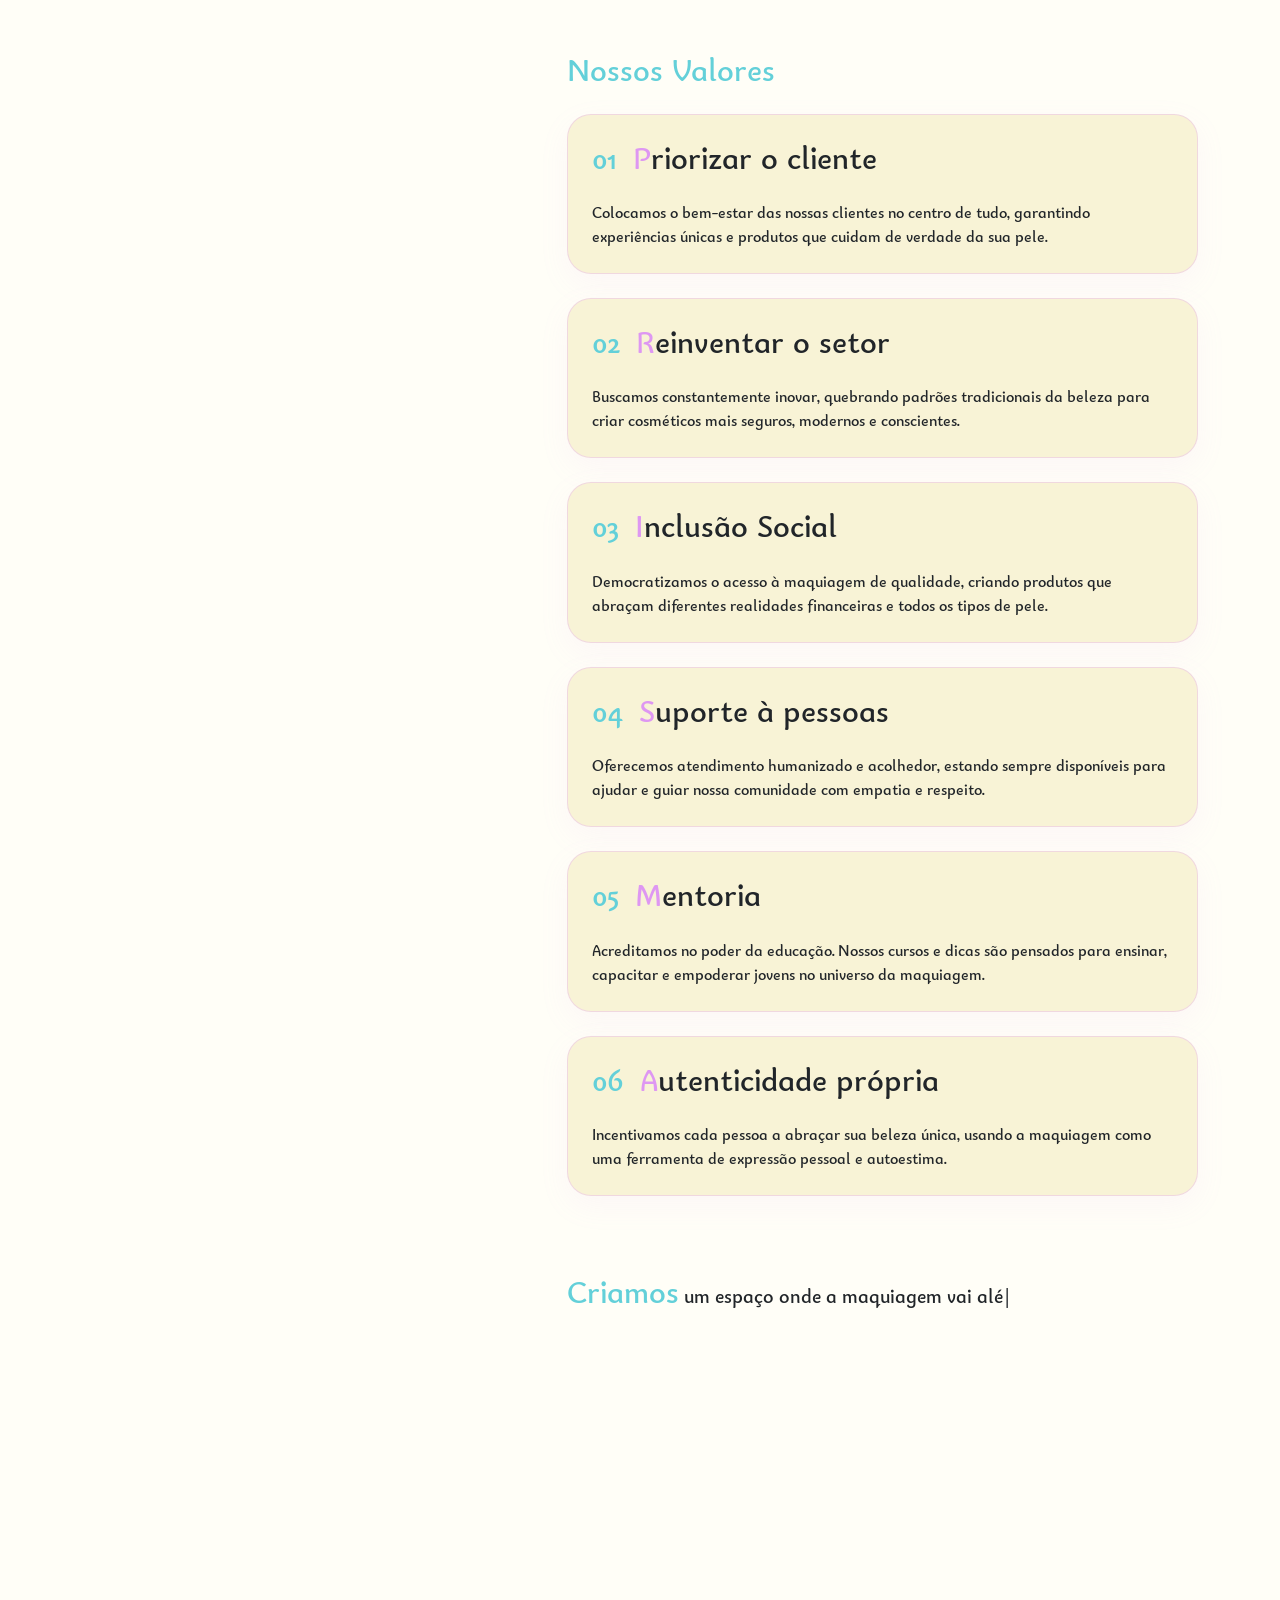
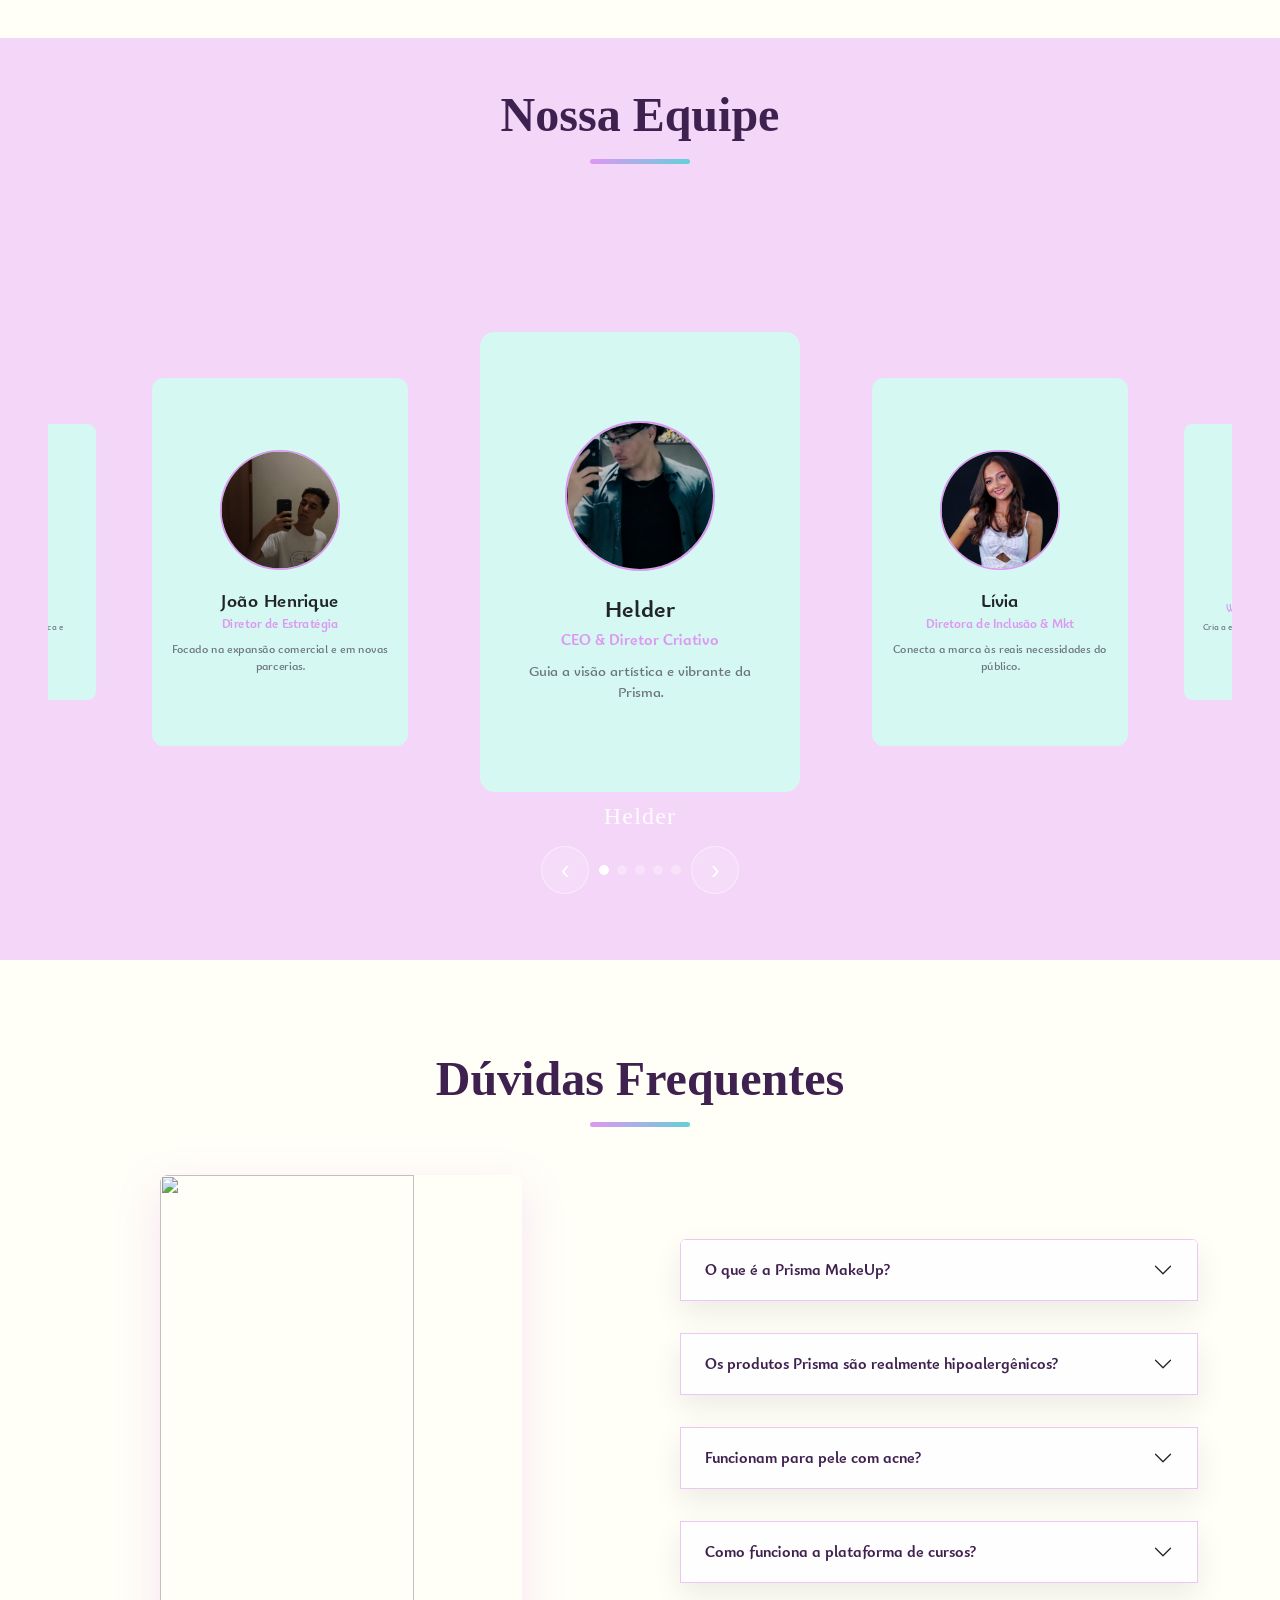
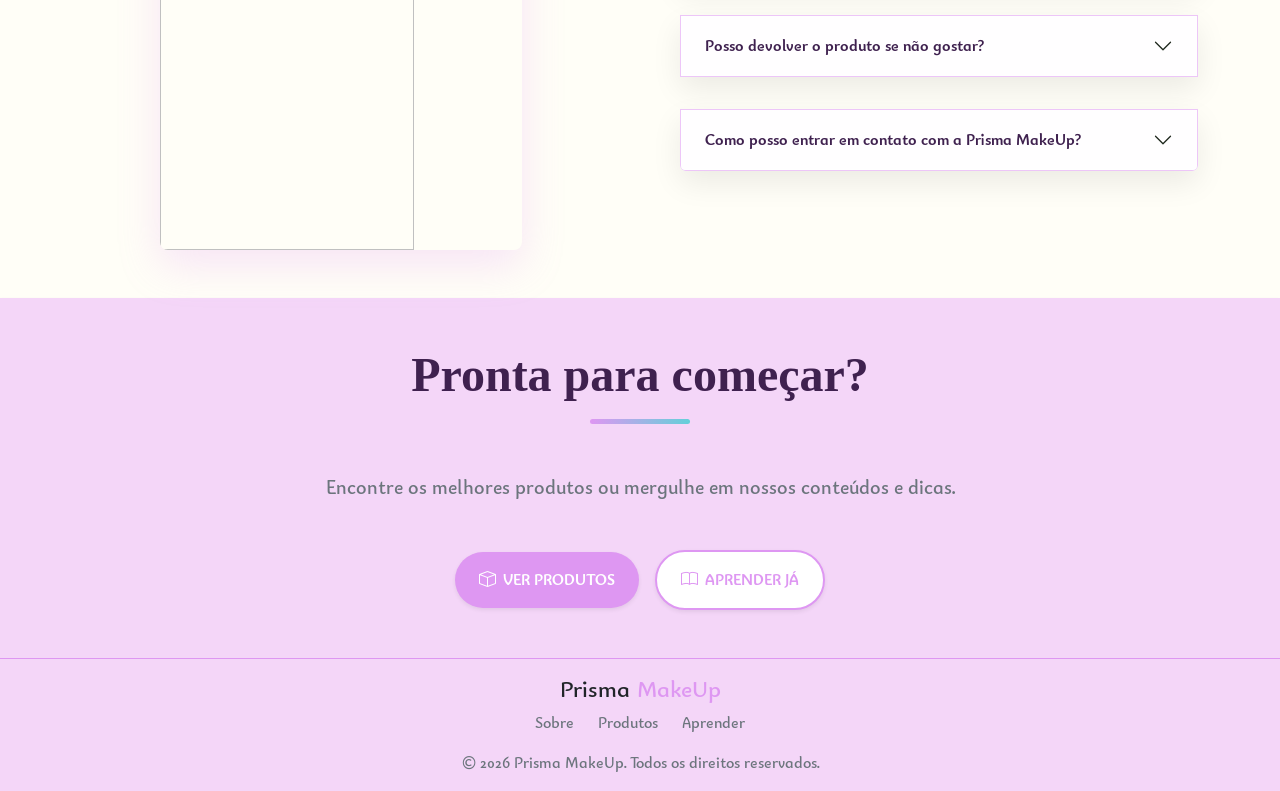
==== commit afdafb35: "Entrega02" ====
--- a/index.html
+++ b/index.html
@@ -67,42 +67,117 @@
         </section>
         <section class="bg-purple my-5 py-5 overflow-hidden">
             <h3 class="fs-4 fw-bold text-center text-secondary mb-5">Apoiadores e Marcas Parceiras</h3>
+
             <div class="carousel-patrocinadores">
                 <div class="carousel-track">
-                    <div class="d-flex align-items-center gap-2 opacity-75 flex-shrink-0">
-                        <i class="bi bi-stars fs-2 text-purple2"></i>
-                        <h4 class="m-0 fw-bold text-muted">DermoCare</h4>
-                    </div>
-                    <div class="d-flex align-items-center gap-2 opacity-75 flex-shrink-0">
-                        <i class="bi bi-flower1 fs-2 text-green2"></i>
-                        <h4 class="m-0 fw-bold text-muted">NatureLabs</h4>
-                    </div>
-                    <div class="d-flex align-items-center gap-2 opacity-75 flex-shrink-0">
-                        <i class="bi bi-droplet-half fs-2 text-purple2"></i>
-                        <h4 class="m-0 fw-bold text-muted">PureSkin</h4>
-                    </div>
-                    <div class="d-flex align-items-center gap-2 opacity-75 flex-shrink-0">
-                        <i class="bi bi-gem fs-2 text-green2"></i>
-                        <h4 class="m-0 fw-bold text-muted">GlowUp</h4>
-                    </div>
-                </div>
-                <div class="carousel-track" aria-hidden="true">
-                    <div class="d-flex align-items-center gap-2 opacity-75 flex-shrink-0">
-                        <i class="bi bi-stars fs-2 text-purple2"></i>
-                        <h4 class="m-0 fw-bold text-muted">DermoCare</h4>
-                    </div>
-                    <div class="d-flex align-items-center gap-2 opacity-75 flex-shrink-0">
-                        <i class="bi bi-flower1 fs-2 text-green2"></i>
-                        <h4 class="m-0 fw-bold text-muted">NatureLabs</h4>
-                    </div>
-                    <div class="d-flex align-items-center gap-2 opacity-75 flex-shrink-0">
-                        <i class="bi bi-droplet-half fs-2 text-purple2"></i>
-                        <h4 class="m-0 fw-bold text-muted">PureSkin</h4>
-                    </div>
-                    <div class="d-flex align-items-center gap-2 opacity-75 flex-shrink-0">
-                        <i class="bi bi-gem fs-2 text-green2"></i>
-                        <h4 class="m-0 fw-bold text-muted">GlowUp</h4>
-                    </div>
+
+                    <!-- GRUPO 1 (visível) -->
+                    <div class="carousel-group">
+                        <div class="d-flex align-items-center gap-2 opacity-75 flex-shrink-0">
+                            <i class="bi bi-stars fs-2 text-purple2"></i>
+                            <h4 class="m-0 fw-bold text-muted">DermoCare</h4>
+                        </div>
+                        <div class="d-flex align-items-center gap-2 opacity-75 flex-shrink-0">
+                            <i class="bi bi-flower1 fs-2 text-green2"></i>
+                            <h4 class="m-0 fw-bold text-muted">NatureLabs</h4>
+                        </div>
+                        <div class="d-flex align-items-center gap-2 opacity-75 flex-shrink-0">
+                            <i class="bi bi-droplet-half fs-2 text-purple2"></i>
+                            <h4 class="m-0 fw-bold text-muted">PureSkin</h4>
+                        </div>
+                        <div class="d-flex align-items-center gap-2 opacity-75 flex-shrink-0">
+                            <i class="bi bi-gem fs-2 text-green2"></i>
+                            <h4 class="m-0 fw-bold text-muted">GlowUp</h4>
+                        </div>
+
+                        <!-- repete o mesmo conjunto +2x só pra preencher a faixa visualmente -->
+                        <div class="d-flex align-items-center gap-2 opacity-75 flex-shrink-0">
+                            <i class="bi bi-stars fs-2 text-purple2"></i>
+                            <h4 class="m-0 fw-bold text-muted">DermoCare</h4>
+                        </div>
+                        <div class="d-flex align-items-center gap-2 opacity-75 flex-shrink-0">
+                            <i class="bi bi-flower1 fs-2 text-green2"></i>
+                            <h4 class="m-0 fw-bold text-muted">NatureLabs</h4>
+                        </div>
+                        <div class="d-flex align-items-center gap-2 opacity-75 flex-shrink-0">
+                            <i class="bi bi-droplet-half fs-2 text-purple2"></i>
+                            <h4 class="m-0 fw-bold text-muted">PureSkin</h4>
+                        </div>
+                        <div class="d-flex align-items-center gap-2 opacity-75 flex-shrink-0">
+                            <i class="bi bi-gem fs-2 text-green2"></i>
+                            <h4 class="m-0 fw-bold text-muted">GlowUp</h4>
+                        </div>
+
+                        <div class="d-flex align-items-center gap-2 opacity-75 flex-shrink-0">
+                            <i class="bi bi-stars fs-2 text-purple2"></i>
+                            <h4 class="m-0 fw-bold text-muted">DermoCare</h4>
+                        </div>
+                        <div class="d-flex align-items-center gap-2 opacity-75 flex-shrink-0">
+                            <i class="bi bi-flower1 fs-2 text-green2"></i>
+                            <h4 class="m-0 fw-bold text-muted">NatureLabs</h4>
+                        </div>
+                        <div class="d-flex align-items-center gap-2 opacity-75 flex-shrink-0">
+                            <i class="bi bi-droplet-half fs-2 text-purple2"></i>
+                            <h4 class="m-0 fw-bold text-muted">PureSkin</h4>
+                        </div>
+                        <div class="d-flex align-items-center gap-2 opacity-75 flex-shrink-0">
+                            <i class="bi bi-gem fs-2 text-green2"></i>
+                            <h4 class="m-0 fw-bold text-muted">GlowUp</h4>
+                        </div>
+                    </div>
+
+                    <!-- GRUPO 2 — cópia idêntica do grupo 1, escondida de leitores de tela -->
+                    <div class="carousel-group" aria-hidden="true">
+                        <div class="d-flex align-items-center gap-2 opacity-75 flex-shrink-0">
+                            <i class="bi bi-stars fs-2 text-purple2"></i>
+                            <h4 class="m-0 fw-bold text-muted">DermoCare</h4>
+                        </div>
+                        <div class="d-flex align-items-center gap-2 opacity-75 flex-shrink-0">
+                            <i class="bi bi-flower1 fs-2 text-green2"></i>
+                            <h4 class="m-0 fw-bold text-muted">NatureLabs</h4>
+                        </div>
+                        <div class="d-flex align-items-center gap-2 opacity-75 flex-shrink-0">
+                            <i class="bi bi-droplet-half fs-2 text-purple2"></i>
+                            <h4 class="m-0 fw-bold text-muted">PureSkin</h4>
+                        </div>
+                        <div class="d-flex align-items-center gap-2 opacity-75 flex-shrink-0">
+                            <i class="bi bi-gem fs-2 text-green2"></i>
+                            <h4 class="m-0 fw-bold text-muted">GlowUp</h4>
+                        </div>
+                        <div class="d-flex align-items-center gap-2 opacity-75 flex-shrink-0">
+                            <i class="bi bi-stars fs-2 text-purple2"></i>
+                            <h4 class="m-0 fw-bold text-muted">DermoCare</h4>
+                        </div>
+                        <div class="d-flex align-items-center gap-2 opacity-75 flex-shrink-0">
+                            <i class="bi bi-flower1 fs-2 text-green2"></i>
+                            <h4 class="m-0 fw-bold text-muted">NatureLabs</h4>
+                        </div>
+                        <div class="d-flex align-items-center gap-2 opacity-75 flex-shrink-0">
+                            <i class="bi bi-droplet-half fs-2 text-purple2"></i>
+                            <h4 class="m-0 fw-bold text-muted">PureSkin</h4>
+                        </div>
+                        <div class="d-flex align-items-center gap-2 opacity-75 flex-shrink-0">
+                            <i class="bi bi-gem fs-2 text-green2"></i>
+                            <h4 class="m-0 fw-bold text-muted">GlowUp</h4>
+                        </div>
+                        <div class="d-flex align-items-center gap-2 opacity-75 flex-shrink-0">
+                            <i class="bi bi-stars fs-2 text-purple2"></i>
+                            <h4 class="m-0 fw-bold text-muted">DermoCare</h4>
+                        </div>
+                        <div class="d-flex align-items-center gap-2 opacity-75 flex-shrink-0">
+                            <i class="bi bi-flower1 fs-2 text-green2"></i>
+                            <h4 class="m-0 fw-bold text-muted">NatureLabs</h4>
+                        </div>
+                        <div class="d-flex align-items-center gap-2 opacity-75 flex-shrink-0">
+                            <i class="bi bi-droplet-half fs-2 text-purple2"></i>
+                            <h4 class="m-0 fw-bold text-muted">PureSkin</h4>
+                        </div>
+                        <div class="d-flex align-items-center gap-2 opacity-75 flex-shrink-0">
+                            <i class="bi bi-gem fs-2 text-green2"></i>
+                            <h4 class="m-0 fw-bold text-muted">GlowUp</h4>
+                        </div>
+                    </div>
+
                 </div>
             </div>
         </section>
--- a/styles/styleIndex.css
+++ b/styles/styleIndex.css
@@ -143,12 +143,52 @@
     mask-image: linear-gradient(to right, transparent, black 15%, black 85%, transparent);
 }
 
+.carousel-patrocinadores {
+    overflow: hidden;
+    width: 100%;
+}
+
 .carousel-track {
     display: flex;
-    align-items: center;
-    justify-content: space-around;
-    min-width: 100%;
-    animation: scroll-patrocinadores 25s linear infinite;
+    width: max-content; /* a largura é definida pelo conteúdo, não pela tela */
+    animation: scroll-patrocinadores 30s linear infinite;
+}
+
+.carousel-group {
+    display: flex;
+    align-items: center;
+    flex-shrink: 0;
+    gap: clamp(2rem, 5vw, 4rem);
+    padding-inline-end: clamp(2rem, 5vw, 4rem); /* respiro antes de repetir */
+}
+
+.carousel-group i {
+    font-size: clamp(1.4rem, 4vw, 2rem) !important;
+}
+
+.carousel-group h4 {
+    font-size: clamp(0.85rem, 2.2vw, 1.25rem);
+    white-space: nowrap;
+}
+
+@keyframes scroll-patrocinadores {
+    from { transform: translateX(0); }
+    to   { transform: translateX(-50%); } /* anda exatamente um grupo, não a tela toda */
+}
+
+.carousel-patrocinadores:hover .carousel-track {
+    animation-play-state: paused;
+}
+
+@media (prefers-reduced-motion: reduce) {
+    .carousel-track { animation: none; }
+    .carousel-patrocinadores { overflow-x: auto; }
+}
+
+@media (max-width: 576px) {
+    .carousel-track {
+        animation-duration: 18s;
+    }
 }
 
 .section-title {
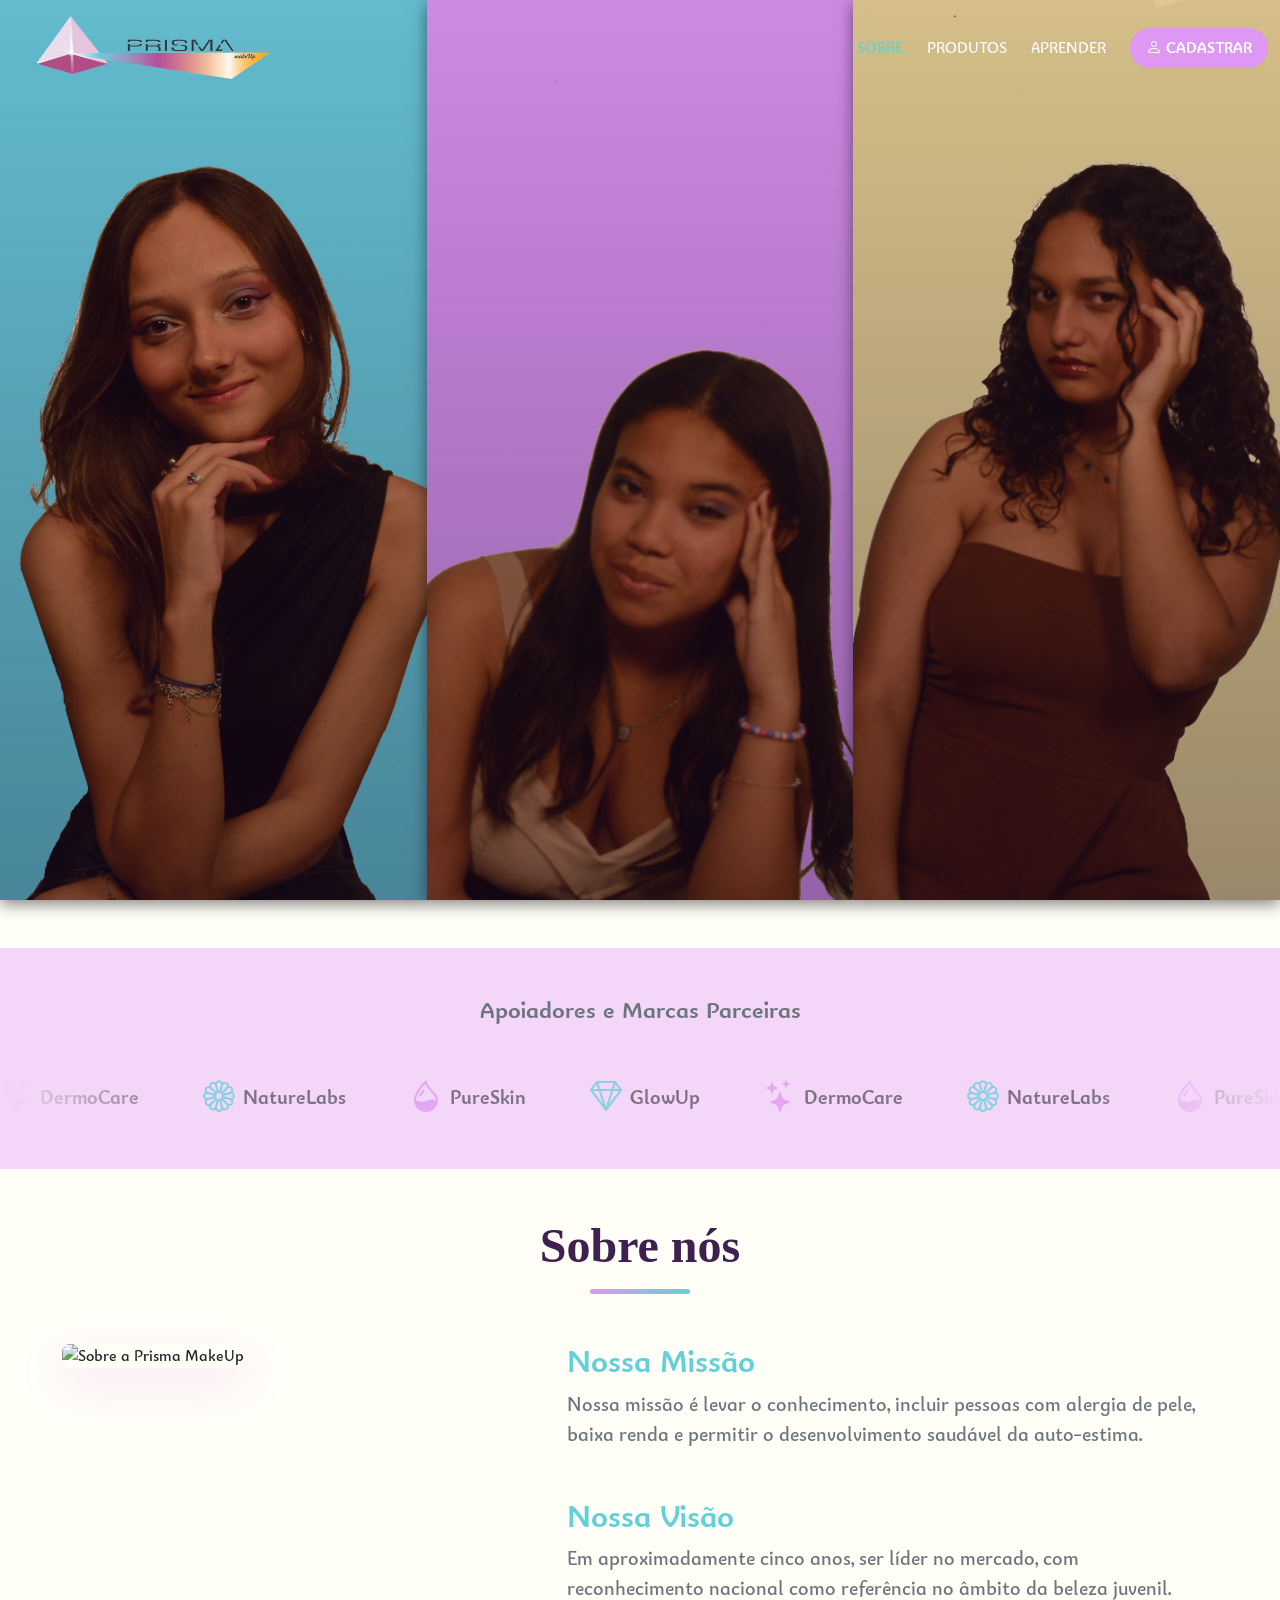
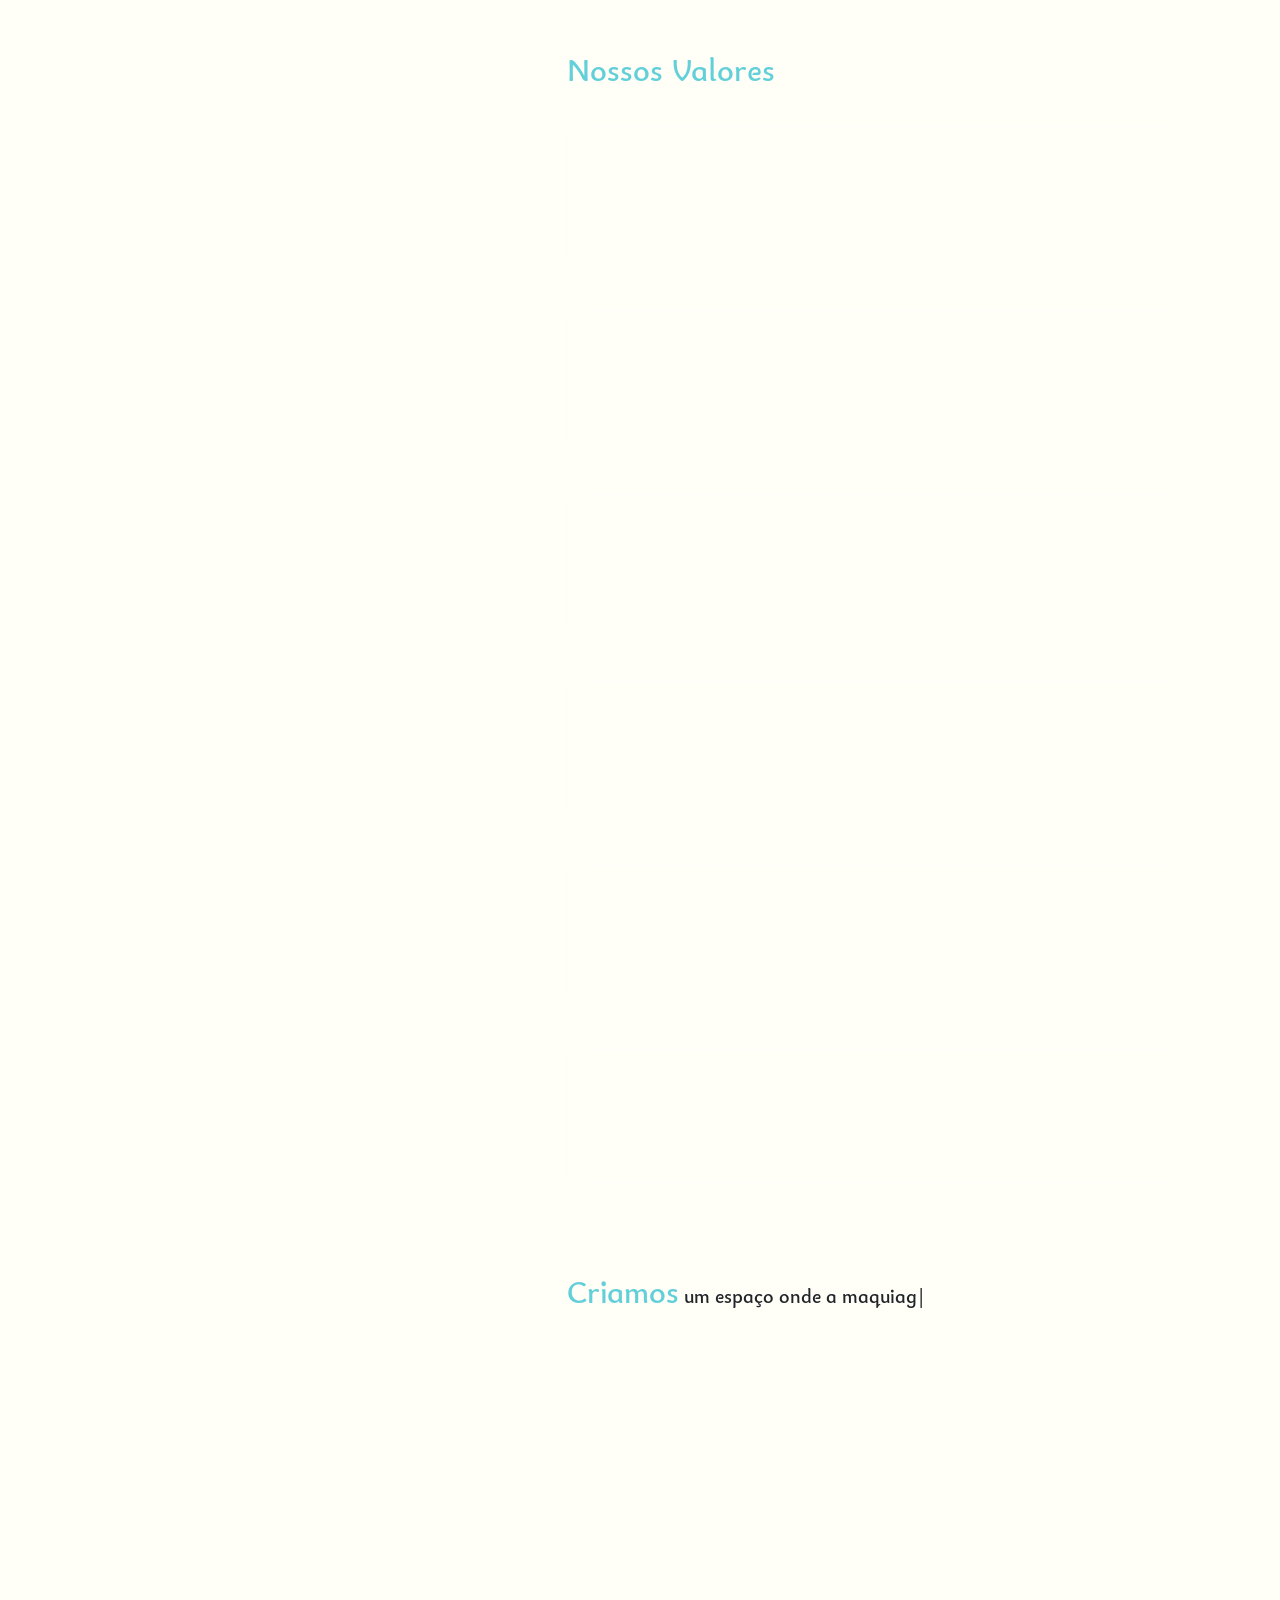
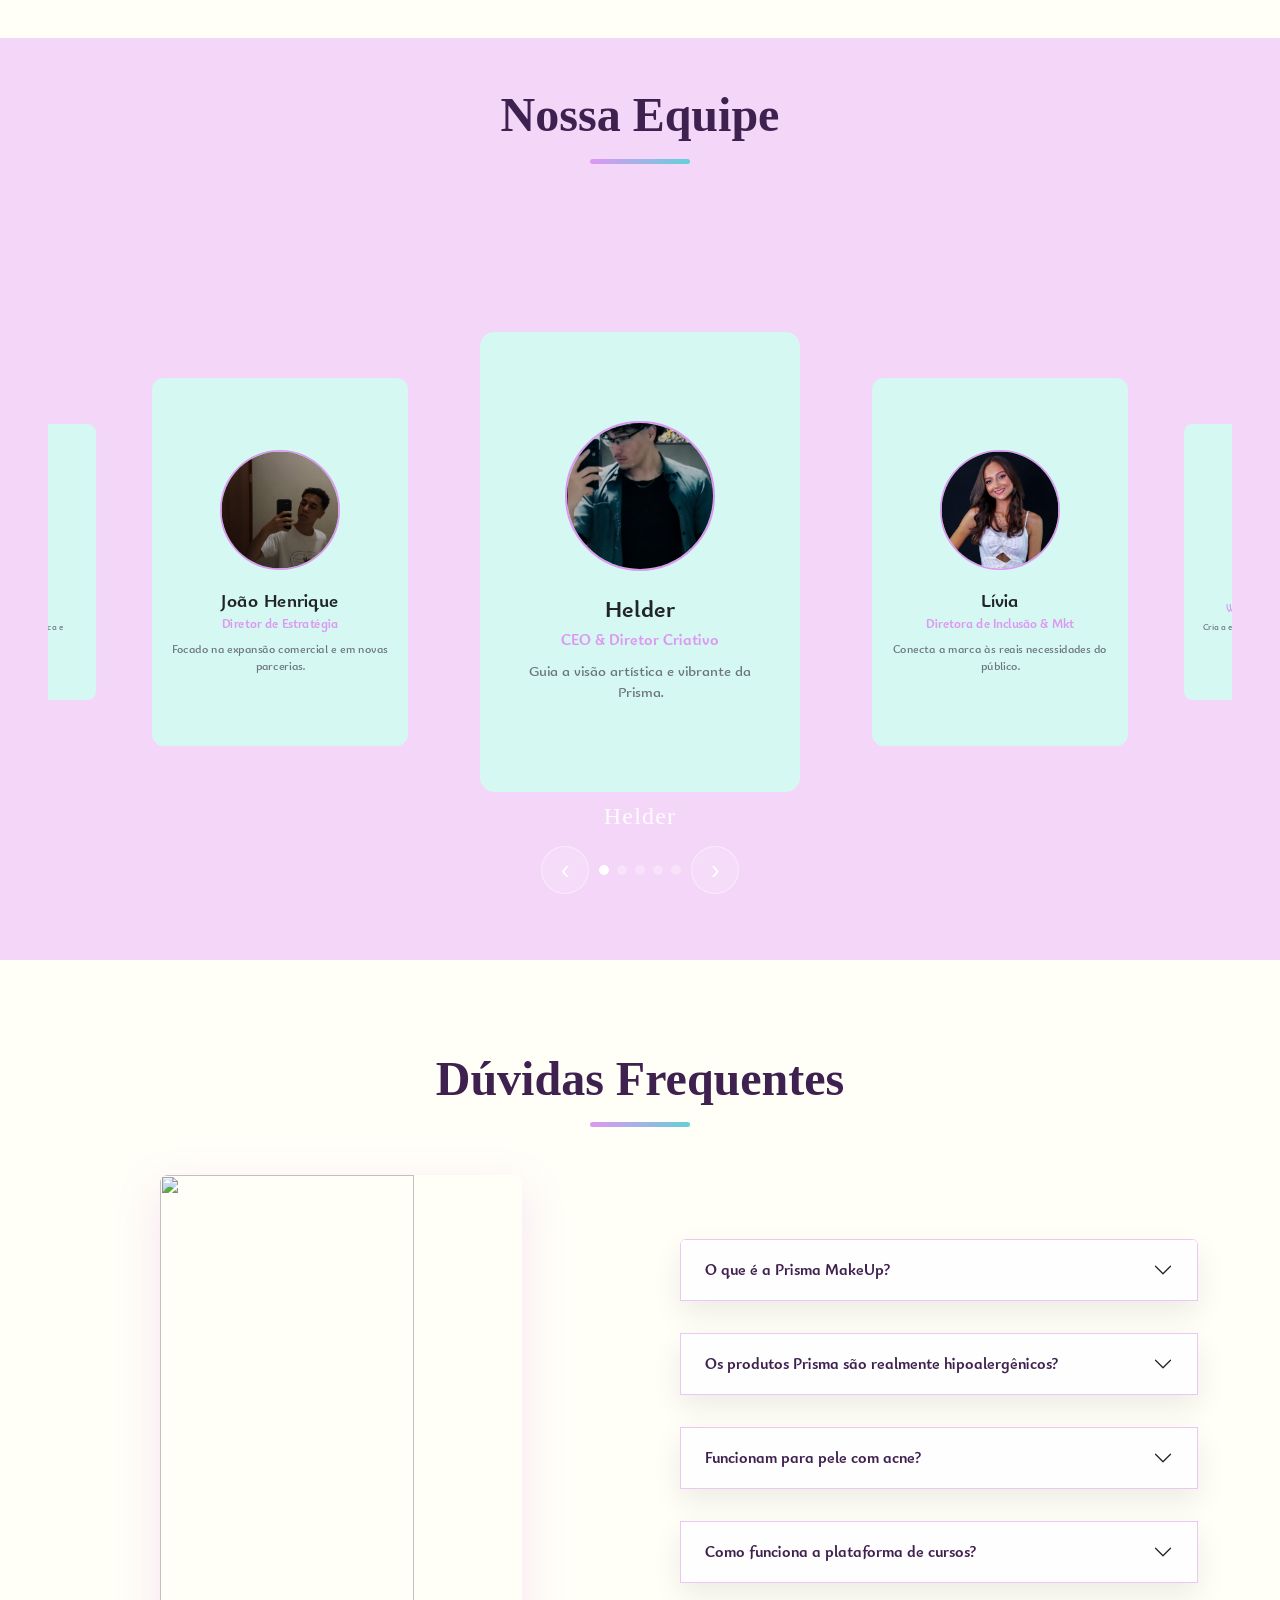
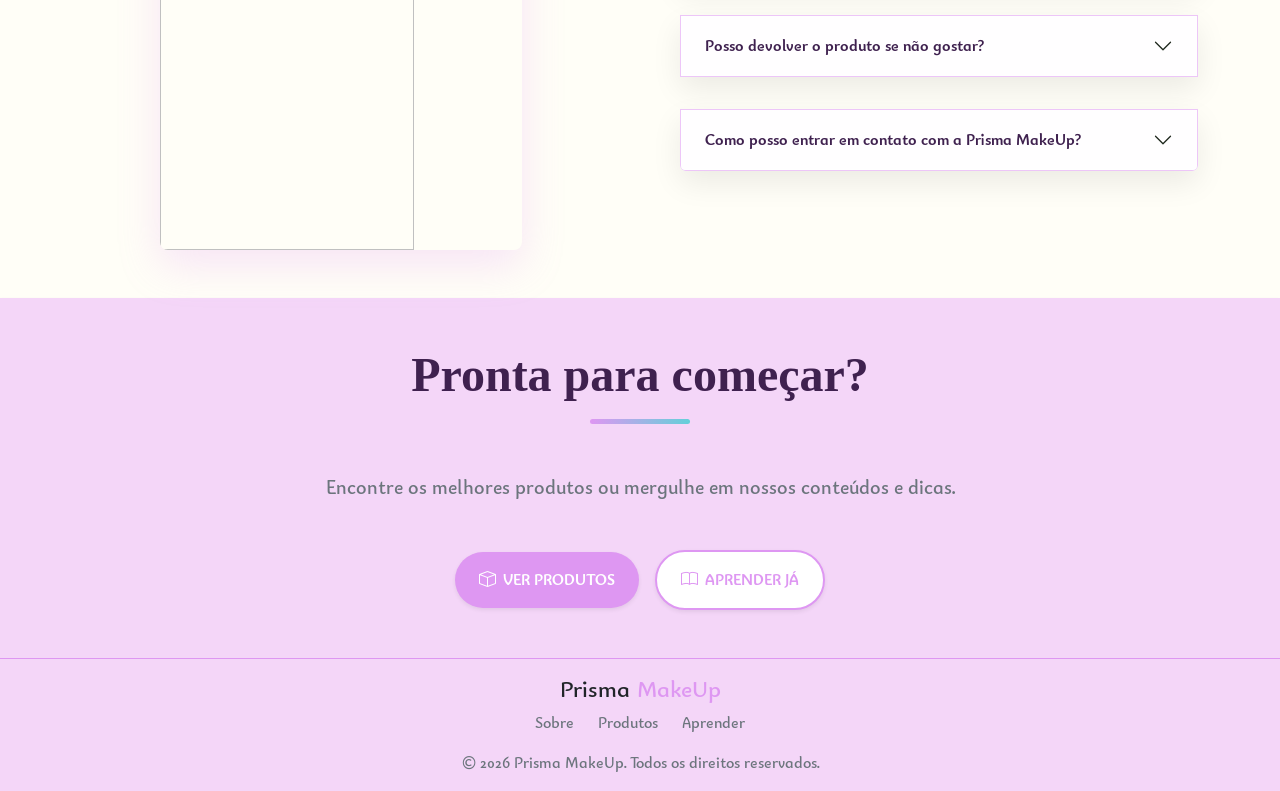
==== commit 1e4f7eae: "Entrega 02" ====
--- a/index.html
+++ b/index.html
@@ -71,7 +71,6 @@
             <div class="carousel-patrocinadores">
                 <div class="carousel-track">
 
-                    <!-- GRUPO 1 (visível) -->
                     <div class="carousel-group">
                         <div class="d-flex align-items-center gap-2 opacity-75 flex-shrink-0">
                             <i class="bi bi-stars fs-2 text-purple2"></i>
@@ -90,7 +89,6 @@
                             <h4 class="m-0 fw-bold text-muted">GlowUp</h4>
                         </div>
 
-                        <!-- repete o mesmo conjunto +2x só pra preencher a faixa visualmente -->
                         <div class="d-flex align-items-center gap-2 opacity-75 flex-shrink-0">
                             <i class="bi bi-stars fs-2 text-purple2"></i>
                             <h4 class="m-0 fw-bold text-muted">DermoCare</h4>
@@ -126,7 +124,6 @@
                         </div>
                     </div>
 
-                    <!-- GRUPO 2 — cópia idêntica do grupo 1, escondida de leitores de tela -->
                     <div class="carousel-group" aria-hidden="true">
                         <div class="d-flex align-items-center gap-2 opacity-75 flex-shrink-0">
                             <i class="bi bi-stars fs-2 text-purple2"></i>
